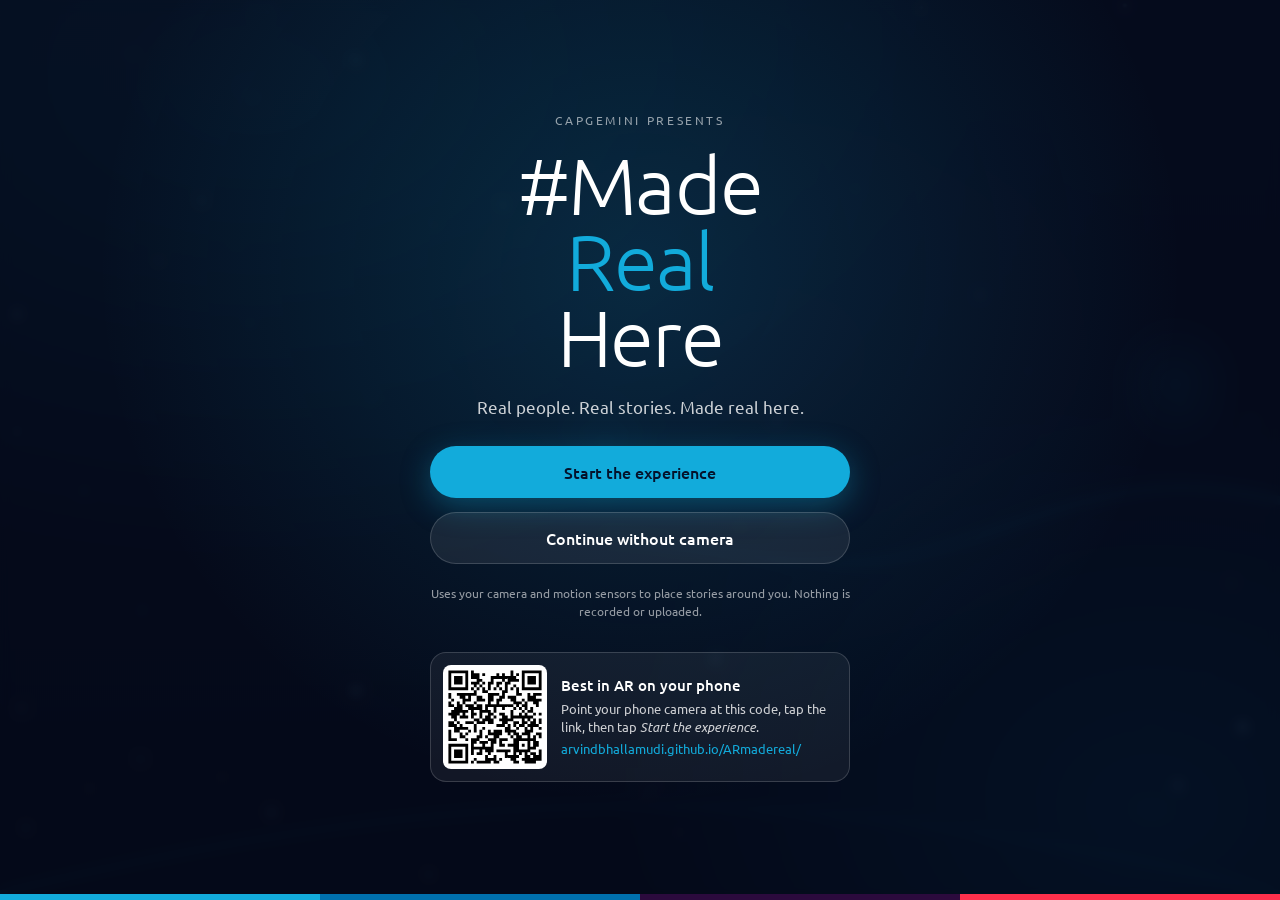
==== index.html @ 9c8c9b73 "Illustrated portraits, path of light, collection and story maker - Ten stories across six pillar cha" ====
<!doctype html>
<html lang="en">
<head>
  <meta charset="utf-8" />
  <meta name="viewport" content="width=device-width, initial-scale=1, viewport-fit=cover" />
  <meta name="theme-color" content="#0b1530" />
  <title>#MadeRealHere | Capgemini</title>
  <meta name="description" content="Step into the stories of the people who make it real at Capgemini. An augmented reality experience." />
  <meta property="og:title" content="#MadeRealHere | Capgemini" />
  <meta property="og:description" content="Follow the path of light and collect the stories of the people who make it real." />
  <link rel="preconnect" href="https://fonts.googleapis.com" />
  <link rel="preconnect" href="https://fonts.gstatic.com" crossorigin />
  <link href="https://fonts.googleapis.com/css2?family=Ubuntu:wght@300;400;500;700&display=swap" rel="stylesheet" />
  <link rel="stylesheet" href="css/style.css" />
  <script type="importmap">
    { "imports": { "three": "./vendor/three.module.min.js" } }
  </script>
</head>
<body>
  <!-- Camera feed (AR) sits behind a translucent veil and the 3D canvas -->
  <video id="camera" playsinline muted autoplay></video>
  <div id="veil" aria-hidden="true"></div>
  <div id="virtual-bg" aria-hidden="true"></div>
  <canvas id="scene" aria-label="Augmented reality story path"></canvas>

  <!-- ============ INTRO ============ -->
  <section id="intro" class="screen is-active">
    <div class="intro-inner">
      <img class="brand-logo" data-logo alt="Capgemini" hidden />
      <p class="eyebrow brand-fallback">Capgemini presents</p>
      <h1 class="hashtag"><span>#Made</span><span>Real</span><span>Here</span></h1>
      <p class="lede" id="tagline"></p>
      <button id="start-ar" class="btn btn-primary">Start the experience</button>
      <button id="start-virtual" class="btn btn-ghost">Continue without camera</button>
      <p class="fineprint">Uses your camera and motion sensors to place stories around you. Nothing is recorded or uploaded.</p>
      <div id="handoff" class="handoff" hidden>
        <div class="qr" aria-label="QR code to open this experience on your phone"></div>
        <div class="handoff-text">
          <strong>Best in AR on your phone</strong>
          <span>Point your phone camera at this code, tap the link, then tap <em>Start the experience</em>.</span>
          <span class="url"></span>
        </div>
      </div>
    </div>
    <div class="brand-bar" aria-hidden="true"><span></span><span></span><span></span><span></span></div>
  </section>

  <!-- ============ HUD ============ -->
  <div id="hud" hidden>
    <header class="hud-top">
      <div class="hud-brand">
        <img class="hud-logo" data-logo alt="Capgemini" hidden />
        <span>#MadeRealHere</span>
      </div>
      <button id="btn-collection" class="collect-btn" aria-label="My collection">
        <svg viewBox="0 0 24 24" width="18" height="18" aria-hidden="true"><rect x="3" y="4" width="8" height="10" rx="2" fill="none" stroke="currentColor" stroke-width="2"/><rect x="13" y="4" width="8" height="10" rx="2" fill="none" stroke="currentColor" stroke-width="2"/><path d="M4 19h16" stroke="currentColor" stroke-width="2" stroke-linecap="round"/></svg>
        <span id="progress-text">0 / 10</span>
        <span class="progress-bar"><span id="progress-fill"></span></span>
      </button>
    </header>

    <div id="narration" aria-live="polite"></div>

    <div id="chapter-banner" aria-live="polite">
      <div class="chapter-num"></div>
      <div class="chapter-title"></div>
      <div class="chapter-intro"></div>
    </div>

    <button id="guide" class="guide" type="button">
      <span class="guide-arrow" aria-hidden="true"></span>
      <span id="guide-label"></span>
    </button>
    <div id="hint" class="hint"></div>

    <footer class="hud-bottom">
      <button id="btn-veil" class="pill-btn" hidden>Background: Soft</button>
      <button id="btn-recenter" class="pill-btn">Show next story</button>
      <button class="pill-btn pill-accent" data-open-create>+ Your story</button>
    </footer>
  </div>

  <!-- ============ STORY SHEET ============ -->
  <section id="story" class="sheet" role="dialog" aria-modal="true" aria-labelledby="story-name" hidden>
    <div class="sheet-scrim" data-close></div>
    <article class="sheet-card">
      <button class="sheet-close icon-btn" data-close aria-label="Close story">
        <svg viewBox="0 0 24 24" width="22" height="22"><path d="M6 6l12 12M18 6L6 18" stroke="currentColor" stroke-width="2" stroke-linecap="round"/></svg>
      </button>
      <div class="story-top">
        <div id="story-avatar" class="story-avatar" aria-hidden="true"></div>
        <div class="story-who">
          <div class="story-chapter" id="story-chapter"></div>
          <h2 id="story-name"></h2>
          <p class="story-role" id="story-role"></p>
        </div>
      </div>
      <blockquote id="story-quote"></blockquote>
      <div id="story-body" class="story-body"></div>
      <p id="story-collected" class="collected-note"></p>
      <div class="row-btns">
        <button id="story-share" class="btn btn-ghost btn-sm">Share</button>
        <button id="story-save" class="btn btn-ghost btn-sm">Save card</button>
      </div>
      <button id="story-delete" class="btn btn-link" hidden>Remove my story</button>
      <button class="btn btn-primary btn-block" data-close id="story-continue">Continue the journey</button>
    </article>
  </section>

  <!-- ============ COLLECTION SHEET ============ -->
  <section id="collection" class="sheet" role="dialog" aria-modal="true" aria-labelledby="collection-title" hidden>
    <div class="sheet-scrim" data-close></div>
    <article class="sheet-card">
      <button class="sheet-close icon-btn" data-close aria-label="Close collection">
        <svg viewBox="0 0 24 24" width="22" height="22"><path d="M6 6l12 12M18 6L6 18" stroke="currentColor" stroke-width="2" stroke-linecap="round"/></svg>
      </button>
      <h2 id="collection-title">My collection</h2>
      <p id="collection-count" class="sub"></p>
      <div id="collection-grid" class="tile-grid"></div>
      <h3 class="section-label">Your stories</h3>
      <p id="mine-empty" class="sub">What did you make real here? Create your own card and place it on the path.</p>
      <div id="mine-grid" class="tile-grid"></div>
      <button class="btn btn-primary btn-block" data-open-create>+ Add your story</button>
    </article>
  </section>

  <!-- ============ CREATE SHEET ============ -->
  <section id="create" class="sheet" role="dialog" aria-modal="true" aria-labelledby="create-title" hidden>
    <div class="sheet-scrim" data-close></div>
    <article class="sheet-card sheet-wide">
      <button class="sheet-close icon-btn" data-close aria-label="Close">
        <svg viewBox="0 0 24 24" width="22" height="22"><path d="M6 6l12 12M18 6L6 18" stroke="currentColor" stroke-width="2" stroke-linecap="round"/></svg>
      </button>
      <h2 id="create-title">Add your story</h2>
      <p class="sub">Make your own #MadeRealHere card. It stays on this device. Share it to bring it to the campaign.</p>
      <div class="create-layout">
        <canvas id="create-preview" class="create-preview" width="640" height="800" aria-label="Preview of your card"></canvas>
        <form id="create-form" class="create-form" novalidate>
          <label class="field"><span>Name</span><input id="c-name" maxlength="40" autocomplete="name" /></label>
          <label class="field"><span>Role</span><input id="c-role" maxlength="60" autocomplete="organization-title" /></label>
          <label class="field"><span>Pillar</span><select id="c-pillar"></select></label>
          <label class="field"><span>Your quote</span>
            <textarea id="c-quote" rows="3" maxlength="140" placeholder="The moment I made it real was…"></textarea>
            <small><span id="c-quote-count">0 / 140</span> · Wrap a word in *stars* to highlight it in blue</small>
          </label>
          <fieldset class="field"><legend>Skin tone</legend><div id="c-skin" class="swatches"></div></fieldset>
          <div class="field-row">
            <label class="field"><span>Hair</span><select id="c-hair"></select></label>
            <label class="field"><span>Beard</span><select id="c-beard"></select></label>
          </div>
          <fieldset class="field"><legend>Hair colour</legend><div id="c-haircolor" class="swatches"></div></fieldset>
          <label class="field"><span>Outfit</span><select id="c-outfit"></select></label>
          <fieldset class="field"><legend>Outfit colour</legend><div id="c-outfitcolor" class="swatches"></div></fieldset>
          <div class="checks">
            <label><input type="checkbox" id="c-glasses" /> Glasses</label>
            <label><input type="checkbox" id="c-bindi" /> Bindi</label>
            <label><input type="checkbox" id="c-smile" /> Big smile</label>
          </div>
        </form>
      </div>
      <div class="create-actions">
        <button id="create-place" class="btn btn-primary">Place it on my path</button>
        <div class="row-btns">
          <button id="create-share" class="btn btn-ghost btn-sm">Share</button>
          <button id="create-save" class="btn btn-ghost btn-sm">Save image</button>
        </div>
        <a id="create-submit" class="btn btn-link" target="_blank" rel="noopener" hidden></a>
      </div>
    </article>
  </section>

  <!-- ============ FINALE ============ -->
  <section id="finale" class="screen">
    <div class="intro-inner">
      <img class="brand-logo" data-logo alt="Capgemini" hidden />
      <h1 class="hashtag small"><span>#Made</span><span>Real</span><span>Here</span></h1>
      <h2 id="finale-title"></h2>
      <p class="lede" id="finale-body"></p>
      <a id="finale-primary" class="btn btn-primary" target="_blank" rel="noopener"></a>
      <button class="btn btn-ghost" data-open-create>Add your own story</button>
      <a id="finale-secondary" class="btn btn-ghost" target="_blank" rel="noopener"></a>
      <div class="row-btns">
        <button id="finale-collection" class="btn btn-link">View my collection</button>
        <button id="finale-replay" class="btn btn-link">Look around again</button>
      </div>
    </div>
    <div class="brand-bar" aria-hidden="true"><span></span><span></span><span></span><span></span></div>
  </section>

  <div id="toast" role="status"></div>

  <script src="vendor/qrcode.js"></script>
  <script type="module" src="js/app.js"></script>
</body>
</html>
---- css/style.css ----
/* #MadeRealHere — single dark look, Capgemini palette, Ubuntu type (as on the posters).
   Layout: full-screen 3D path with a thin HUD; bottom sheets for stories, collection, maker. */
:root {
  --cap-blue: #0070ad;      /* Capgemini Blue */
  --cap-vibrant: #12abdb;   /* Vibrant Blue */
  --cap-deep: #0b1530;
  --cap-navy: #14254f;
  --cap-purple: #2b0a3d;    /* Deep Purple */
  --cap-red: #ff304c;       /* Tech Red */
  --cap-green: #95e616;     /* Zest Green */
  --ink: #ffffff;
  --ink-soft: rgba(255, 255, 255, 0.8);
  --ink-mute: rgba(255, 255, 255, 0.58);
  --glass: rgba(11, 21, 48, 0.74);
  --glass-line: rgba(255, 255, 255, 0.16);
  --radius: 20px;
  --veil: 0.45;
  --veil-blur: 1.5px;
  --font: "Ubuntu", system-ui, -apple-system, "Segoe UI", sans-serif;
  color-scheme: dark;
}

* { box-sizing: border-box; -webkit-tap-highlight-color: transparent; }
html, body {
  margin: 0; height: 100%; overflow: hidden;
  background: var(--cap-deep); color: var(--ink);
  font-family: var(--font);
  overscroll-behavior: none;
}
button, input, select, textarea { font: inherit; color: inherit; }
[hidden] { display: none !important; }
.hl { color: var(--cap-vibrant); }
:focus-visible { outline: 3px solid var(--cap-vibrant); outline-offset: 2px; }

/* ---------- layers ---------- */
#camera, #veil, #virtual-bg, #scene { position: fixed; inset: 0; width: 100%; height: 100%; }
#camera { object-fit: cover; opacity: 0; transition: opacity .8s, filter .4s; filter: blur(var(--veil-blur)) saturate(.85); transform: scale(1.03); }
#camera.is-live { opacity: 1; }
#veil {
  pointer-events: none; opacity: 0; transition: opacity .6s, background .4s;
  background:
    radial-gradient(ellipse at 50% 45%, rgba(11,21,48, calc(var(--veil) * .75)), rgba(11,21,48, var(--veil)) 70%),
    linear-gradient(180deg, rgba(0,112,173,.18), rgba(43,10,61,.18));
}
body.ar-live #veil { opacity: 1; }
#virtual-bg {
  background:
    radial-gradient(1200px 800px at 20% 10%, rgba(18,171,219,.32), transparent 60%),
    radial-gradient(900px 700px at 90% 90%, rgba(0,112,173,.45), transparent 60%),
    radial-gradient(700px 500px at 60% 40%, rgba(43,10,61,.45), transparent 60%),
    linear-gradient(180deg, #0b1530, #050a1a);
  transition: opacity .8s;
}
body.ar-live #virtual-bg { opacity: 0; }
#scene { touch-action: none; }

/* ---------- brand ---------- */
.brand-logo { height: 30px; width: auto; align-self: center; margin-bottom: 4px; }
body.has-logo .brand-fallback { display: none; }
.brand-bar { position: absolute; left: 0; right: 0; bottom: 0; height: 6px; display: flex; }
.brand-bar span { flex: 1; }
.brand-bar span:nth-child(1) { background: var(--cap-vibrant); }
.brand-bar span:nth-child(2) { background: var(--cap-blue); }
.brand-bar span:nth-child(3) { background: var(--cap-purple); }
.brand-bar span:nth-child(4) { background: var(--cap-red); }

/* ---------- full screens ---------- */
.screen {
  position: fixed; inset: 0; z-index: 30; overflow-y: auto;
  display: grid; place-items: center;
  padding: max(24px, env(safe-area-inset-top)) max(16px, env(safe-area-inset-right)) max(30px, env(safe-area-inset-bottom)) max(16px, env(safe-area-inset-left));
  background: radial-gradient(ellipse at 50% 30%, rgba(18,171,219,.18), transparent 60%), rgba(5,10,26,.84);
  backdrop-filter: blur(6px); -webkit-backdrop-filter: blur(6px);
  opacity: 0; pointer-events: none; transition: opacity .6s;
}
.screen.is-active { opacity: 1; pointer-events: auto; }
.intro-inner { width: 100%; max-width: 420px; text-align: center; display: flex; flex-direction: column; gap: 14px; align-items: stretch; }
.eyebrow { margin: 0; letter-spacing: .22em; text-transform: uppercase; font-size: 12px; color: var(--ink-mute); }
.hashtag {
  margin: 4px 0 6px; font-weight: 300; line-height: .95;
  font-size: clamp(52px, 16vw, 80px); letter-spacing: -.02em;
  display: flex; flex-direction: column;
}
.hashtag span { display: block; opacity: 0; transform: translateY(18px); animation: rise .8s cubic-bezier(.2,.8,.2,1) forwards; }
.hashtag span:nth-child(2) { animation-delay: .15s; color: var(--cap-vibrant); }
.hashtag span:nth-child(3) { animation-delay: .3s; }
.hashtag.small { font-size: clamp(36px, 11vw, 52px); }
@keyframes rise { to { opacity: 1; transform: none; } }
.lede { margin: 0 0 12px; color: var(--ink-soft); font-size: 17px; line-height: 1.5; }
.fineprint { margin: 6px 0 0; color: var(--ink-mute); font-size: 12px; line-height: 1.5; }
#finale h2 { margin: 0; font-size: 28px; line-height: 1.25; font-weight: 300; text-wrap: balance; }

/* ---------- buttons ---------- */
.btn {
  display: inline-flex; align-items: center; justify-content: center;
  min-height: 52px; padding: 0 22px; border-radius: 999px; border: 0;
  font-weight: 500; font-size: 16px; text-decoration: none; cursor: pointer;
  transition: transform .15s, background .2s;
}
.btn:active { transform: scale(.97); }
.btn-primary { background: var(--cap-vibrant); color: #04122b; box-shadow: 0 8px 30px rgba(18,171,219,.35); }
.btn-primary:hover { background: #3cc3ec; }
.btn-ghost { background: rgba(255,255,255,.08); border: 1px solid var(--glass-line); color: var(--ink); }
.btn-ghost:hover { background: rgba(255,255,255,.14); }
.btn-link { background: none; color: var(--ink-soft); text-decoration: underline; min-height: 44px; padding: 0 10px; }
.btn-sm { min-height: 44px; font-size: 15px; padding: 0 18px; flex: 1; }
.btn-block { width: 100%; margin-top: 10px; }
.row-btns { display: flex; gap: 10px; justify-content: center; flex-wrap: wrap; }
.icon-btn {
  width: 44px; height: 44px; border-radius: 50%; border: 1px solid var(--glass-line);
  background: var(--glass); display: grid; place-items: center; cursor: pointer;
  backdrop-filter: blur(10px); -webkit-backdrop-filter: blur(10px);
}
.pill-btn {
  height: 42px; padding: 0 16px; border-radius: 999px; border: 1px solid var(--glass-line);
  background: var(--glass); color: var(--ink); font-size: 14px; cursor: pointer; white-space: nowrap;
  backdrop-filter: blur(10px); -webkit-backdrop-filter: blur(10px);
}
.pill-accent { border-color: rgba(18,171,219,.6); color: var(--cap-vibrant); }

/* ---------- HUD ---------- */
#hud { position: fixed; inset: 0; z-index: 10; pointer-events: none; }
#hud > * { pointer-events: auto; }
.hud-top {
  position: absolute; top: 0; left: 0; right: 0;
  padding: max(12px, env(safe-area-inset-top)) max(16px, env(safe-area-inset-right)) 12px max(16px, env(safe-area-inset-left));
  display: flex; align-items: center; justify-content: space-between; gap: 12px;
  background: linear-gradient(180deg, rgba(5,10,26,.55), transparent);
}
.hud-brand { display: flex; align-items: center; gap: 10px; font-weight: 500; font-size: 16px; min-width: 0; }
.hud-logo { height: 20px; width: auto; }
body.has-logo .hud-brand span { font-weight: 300; }
.collect-btn {
  display: inline-flex; align-items: center; gap: 8px; height: 40px; padding: 0 14px;
  border-radius: 999px; border: 1px solid var(--glass-line); background: var(--glass);
  font-size: 14px; cursor: pointer; font-variant-numeric: tabular-nums;
  backdrop-filter: blur(10px); -webkit-backdrop-filter: blur(10px);
}
.progress-bar { width: 56px; height: 4px; border-radius: 4px; background: rgba(255,255,255,.2); overflow: hidden; display: block; }
#progress-fill { display: block; height: 100%; width: 0; background: var(--cap-vibrant); transition: width .6s; }

#narration {
  position: absolute; left: 16px; right: 16px; bottom: calc(110px + env(safe-area-inset-bottom));
  text-align: center; font-size: 26px; line-height: 1.3; font-weight: 300; text-wrap: balance;
  text-shadow: 0 2px 16px rgba(0,0,0,.7);
  opacity: 0; transform: translateY(10px); transition: opacity .7s, transform .7s;
  pointer-events: none !important;
}
#narration.show { opacity: 1; transform: none; }

#chapter-banner {
  position: absolute; left: 50%; top: 16%; transform: translate(-50%, 10px);
  width: min(360px, calc(100% - 32px)); text-align: center; pointer-events: none !important;
  padding: 18px 20px; border-radius: var(--radius);
  background: var(--glass); border: 1px solid var(--glass-line);
  backdrop-filter: blur(12px); -webkit-backdrop-filter: blur(12px);
  opacity: 0; transition: opacity .7s, transform .7s;
}
#chapter-banner.show { opacity: 1; transform: translate(-50%, 0); }
.chapter-num { font-size: 12px; letter-spacing: .2em; text-transform: uppercase; color: var(--ink-mute); }
.chapter-title { font-size: 34px; font-weight: 500; margin: 4px 0 6px; text-transform: uppercase; letter-spacing: .02em; }
.chapter-intro { font-size: 16px; font-weight: 300; color: var(--ink-soft); line-height: 1.45; }

/* off-screen guide: a pill pinned to the left or right edge */
.guide {
  position: absolute; top: 50%; display: inline-flex; align-items: center; gap: 8px;
  height: 48px; padding: 0 16px; border-radius: 999px; border: 0; cursor: pointer;
  background: var(--cap-vibrant); color: #04122b; font-size: 14px; font-weight: 500;
  box-shadow: 0 0 0 0 rgba(18,171,219,.6); animation: pulse 1.6s infinite;
  opacity: 0; pointer-events: none !important; transform: translateY(-50%); transition: opacity .3s;
}
.guide.show { opacity: 1; pointer-events: auto !important; }
.guide.left { left: max(12px, env(safe-area-inset-left)); }
.guide.right { right: max(12px, env(safe-area-inset-right)); flex-direction: row-reverse; }
.guide-arrow { width: 12px; height: 12px; border-left: 3px solid currentColor; border-bottom: 3px solid currentColor; transform: rotate(45deg); margin-left: 4px; }
.guide.right .guide-arrow { transform: rotate(-135deg); margin: 0 4px 0 0; }
@keyframes pulse { 0% { box-shadow: 0 0 0 0 rgba(18,171,219,.6);} 70% { box-shadow: 0 0 0 18px rgba(18,171,219,0);} 100% { box-shadow: 0 0 0 0 rgba(18,171,219,0);} }

.hint {
  position: absolute; left: 50%; bottom: calc(72px + env(safe-area-inset-bottom)); transform: translateX(-50%);
  font-size: 13px; color: var(--ink-soft); white-space: nowrap; max-width: calc(100% - 32px); overflow: hidden; text-overflow: ellipsis;
  padding: 6px 12px; border-radius: 999px; background: rgba(5,10,26,.6);
  opacity: 0; transition: opacity .4s; pointer-events: none !important;
}
.hint.show { opacity: 1; }
.hud-bottom {
  position: absolute; left: 0; right: 0; bottom: 0;
  padding: 12px max(16px, env(safe-area-inset-right)) max(14px, env(safe-area-inset-bottom)) max(16px, env(safe-area-inset-left));
  display: flex; justify-content: center; gap: 8px; flex-wrap: wrap;
}

/* ---------- sheets ---------- */
.sheet { position: fixed; inset: 0; z-index: 40; display: flex; align-items: flex-end; justify-content: center; }
.sheet-scrim { position: absolute; inset: 0; background: rgba(3,7,20,.6); animation: fade .3s; }
.sheet-card {
  position: relative; width: 100%; max-width: 560px; max-height: 90vh; overflow-y: auto;
  padding: 24px max(20px, env(safe-area-inset-right)) max(24px, env(safe-area-inset-bottom)) max(20px, env(safe-area-inset-left));
  border-radius: 24px 24px 0 0;
  background: linear-gradient(180deg, #13244d, #0b1530);
  border: 1px solid var(--glass-line); border-bottom: 0;
  box-shadow: 0 -20px 60px rgba(0,0,0,.5);
  animation: slideUp .45s cubic-bezier(.2,.8,.2,1);
}
.sheet-wide { max-width: 860px; }
@media (min-width: 700px) {
  .sheet { align-items: center; }
  .sheet-card { border-radius: 24px; border-bottom: 1px solid var(--glass-line); }
}
@keyframes slideUp { from { transform: translateY(40px); opacity: 0; } }
@keyframes fade { from { opacity: 0; } }
.sheet-close { position: absolute; top: 14px; right: 14px; z-index: 2; }
.sheet-card h2 { margin: 0; font-size: 24px; font-weight: 500; padding-right: 52px; }
.sub { margin: 6px 0 0; color: var(--ink-mute); font-size: 14px; line-height: 1.5; }
.section-label { margin: 24px 0 4px; font-size: 12px; letter-spacing: .18em; text-transform: uppercase; color: var(--cap-vibrant); font-weight: 500; }

/* story */
.story-top { display: flex; gap: 16px; align-items: flex-end; padding-right: 48px; }
.story-avatar { flex: none; width: 112px; height: 140px; border-radius: 16px; overflow: hidden; }
.story-avatar svg { width: 100%; height: 100%; display: block; }
.story-who { min-width: 0; }
.story-who h2 { padding-right: 0; }
.story-chapter { font-size: 12px; letter-spacing: .18em; text-transform: uppercase; color: var(--cap-vibrant); margin-bottom: 6px; }
.story-role { margin: 4px 0 0; color: var(--ink-soft); font-size: 15px; font-weight: 300; }
blockquote { margin: 20px 0 8px; padding: 0; font-size: 26px; line-height: 1.28; font-weight: 300; text-wrap: balance; }
.story-body p { color: var(--ink-soft); font-size: 16px; line-height: 1.6; margin: 12px 0; }
.collected-note { margin: 14px 0 12px; font-size: 13px; color: var(--cap-vibrant); }
.collected-note::before { content: "✓ "; }

/* collection */
.tile-grid { margin-top: 14px; display: grid; grid-template-columns: repeat(2, minmax(0, 1fr)); gap: 12px; }
@media (min-width: 480px) { .tile-grid { grid-template-columns: repeat(5, minmax(0, 1fr)); gap: 10px; } }
.tile { display: flex; flex-direction: column; gap: 6px; padding: 0; border: 0; background: none; cursor: pointer; text-align: left; min-width: 0; }
.tile-art { display: block; aspect-ratio: 4 / 5; width: 100%; border-radius: 12px; overflow: hidden; border: 2px solid transparent; }
.tile-art svg { width: 100%; height: 100%; display: block; }
.tile.is-collected .tile-art { border-color: var(--cap-vibrant); }
.tile.is-locked .tile-art { background: rgba(255,255,255,.06) !important; }
.tile.is-locked .tile-art svg { filter: brightness(0); opacity: .55; }
.tile-text { display: flex; flex-direction: column; min-width: 0; }
.tile-name { font-size: 13px; font-weight: 500; white-space: nowrap; overflow: hidden; text-overflow: ellipsis; }
.tile.is-locked .tile-name { color: var(--ink-mute); font-weight: 400; }
.tile-pillar { font-size: 11px; letter-spacing: .12em; text-transform: uppercase; color: var(--ink-mute); }

/* create */
.create-layout { margin-top: 16px; display: grid; grid-template-columns: minmax(0, 1fr); gap: 18px; }
@media (min-width: 700px) { .create-layout { grid-template-columns: 300px minmax(0, 1fr); align-items: start; } .create-preview { position: sticky; top: 0; } }
.create-preview { width: 100%; max-width: 300px; justify-self: center; aspect-ratio: 4 / 5; height: auto; border-radius: 14px; }
.create-form { display: flex; flex-direction: column; gap: 14px; min-width: 0; }
.field { display: flex; flex-direction: column; gap: 6px; border: 0; margin: 0; padding: 0; min-width: 0; }
.field > span, .field legend { font-size: 13px; color: var(--ink-soft); padding: 0; }
.field small { font-size: 12px; color: var(--ink-mute); }
.field-row { display: grid; grid-template-columns: 1fr 1fr; gap: 12px; }
.field input, .field select, .field textarea {
  width: 100%; min-height: 44px; padding: 10px 12px; border-radius: 12px;
  border: 1px solid var(--glass-line); background: rgba(255,255,255,.06); font-size: 16px;
}
.field select option { background: var(--cap-deep); }
.field textarea { resize: vertical; line-height: 1.4; }
.swatches { display: flex; flex-wrap: wrap; gap: 8px; }
.swatch { width: 34px; height: 34px; border-radius: 50%; border: 2px solid rgba(255,255,255,.25); cursor: pointer; padding: 0; }
.swatch[aria-pressed="true"] { border-color: #fff; box-shadow: 0 0 0 3px var(--cap-vibrant); }
.checks { display: flex; flex-wrap: wrap; gap: 16px; font-size: 15px; }
.checks label { display: inline-flex; gap: 8px; align-items: center; min-height: 44px; cursor: pointer; }
.checks input { width: 20px; height: 20px; accent-color: var(--cap-vibrant); }
.create-actions { margin-top: 18px; display: flex; flex-direction: column; gap: 10px; }

/* desktop handoff */
.handoff {
  margin-top: 18px; display: flex; gap: 14px; align-items: center; text-align: left;
  padding: 12px; border-radius: 16px; background: rgba(255,255,255,.06); border: 1px solid var(--glass-line);
}
.handoff .qr { flex: none; width: 104px; background: #fff; border-radius: 8px; padding: 4px; }
.handoff .qr svg { display: block; width: 100%; height: auto; }
.handoff-text { display: flex; flex-direction: column; gap: 4px; font-size: 13px; color: var(--ink-soft); line-height: 1.4; min-width: 0; }
.handoff-text strong { color: var(--ink); font-size: 15px; font-weight: 500; }
.handoff-text .url { color: var(--cap-vibrant); word-break: break-all; }

#toast {
  position: fixed; left: 50%; top: calc(72px + env(safe-area-inset-top)); transform: translate(-50%, -10px);
  z-index: 60; padding: 10px 16px; border-radius: 999px; background: var(--glass); border: 1px solid var(--glass-line);
  font-size: 14px; opacity: 0; transition: opacity .3s, transform .3s; pointer-events: none; max-width: calc(100% - 32px); text-align: center;
}
#toast.show { opacity: 1; transform: translate(-50%, 0); }

@media (prefers-reduced-motion: reduce) {
  *, *::before, *::after { animation-duration: .01ms !important; transition-duration: .01ms !important; }
}
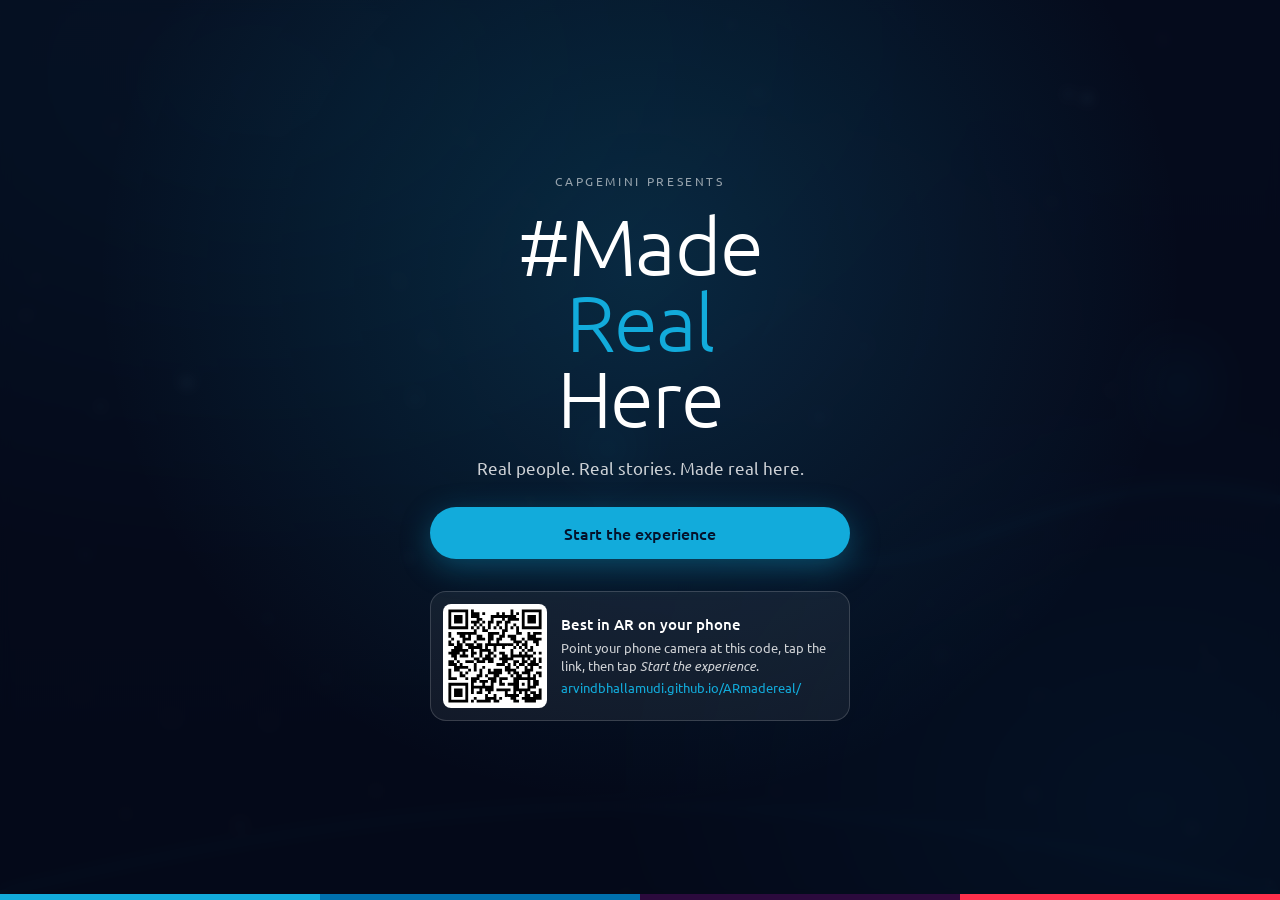
==== commit ed48b2d8: "Fix stale-cache breakage, laptop start, camera layer colour - Version CSS/JS URLs so browsers never " ====
--- a/index.html
+++ b/index.html
@@ -4,6 +4,7 @@
   <meta charset="utf-8" />
   <meta name="viewport" content="width=device-width, initial-scale=1, viewport-fit=cover" />
   <meta name="theme-color" content="#0b1530" />
+  <!-- When you change any CSS/JS file, bump ?v= here and on the imports at the top of js/app.js -->
   <title>#MadeRealHere | Capgemini</title>
   <meta name="description" content="Step into the stories of the people who make it real at Capgemini. An augmented reality experience." />
   <meta property="og:title" content="#MadeRealHere | Capgemini" />
@@ -11,7 +12,7 @@
   <link rel="preconnect" href="https://fonts.googleapis.com" />
   <link rel="preconnect" href="https://fonts.gstatic.com" crossorigin />
   <link href="https://fonts.googleapis.com/css2?family=Ubuntu:wght@300;400;500;700&display=swap" rel="stylesheet" />
-  <link rel="stylesheet" href="css/style.css" />
+  <link rel="stylesheet" href="css/style.css?v=20261123d" />
   <script type="importmap">
     { "imports": { "three": "./vendor/three.module.min.js" } }
   </script>
@@ -32,7 +33,7 @@
       <p class="lede" id="tagline"></p>
       <button id="start-ar" class="btn btn-primary">Start the experience</button>
       <button id="start-virtual" class="btn btn-ghost">Continue without camera</button>
-      <p class="fineprint">Uses your camera and motion sensors to place stories around you. Nothing is recorded or uploaded.</p>
+      <p class="fineprint" id="ar-note">Uses your camera and motion sensors to place stories around you. Nothing is recorded or uploaded.</p>
       <div id="handoff" class="handoff" hidden>
         <div class="qr" aria-label="QR code to open this experience on your phone"></div>
         <div class="handoff-text">
@@ -74,8 +75,8 @@
     <div id="hint" class="hint"></div>
 
     <footer class="hud-bottom">
-      <button id="btn-veil" class="pill-btn" hidden>Background: Soft</button>
-      <button id="btn-recenter" class="pill-btn">Show next story</button>
+      <button id="btn-veil" class="pill-btn" hidden>Layer: Soft</button>
+      <button id="btn-recenter" class="pill-btn">Next story</button>
       <button class="pill-btn pill-accent" data-open-create>+ Your story</button>
     </footer>
   </div>
@@ -190,6 +191,6 @@
   <div id="toast" role="status"></div>
 
   <script src="vendor/qrcode.js"></script>
-  <script type="module" src="js/app.js"></script>
+  <script type="module" src="js/app.js?v=20261123d"></script>
 </body>
 </html>
--- a/css/style.css
+++ b/css/style.css
@@ -39,8 +39,8 @@
 #veil {
   pointer-events: none; opacity: 0; transition: opacity .6s, background .4s;
   background:
-    radial-gradient(ellipse at 50% 45%, rgba(11,21,48, calc(var(--veil) * .75)), rgba(11,21,48, var(--veil)) 70%),
-    linear-gradient(180deg, rgba(0,112,173,.18), rgba(43,10,61,.18));
+    radial-gradient(ellipse at 50% 40%, rgba(0,112,173, calc(var(--veil) * .7)), rgba(11,21,48, var(--veil)) 75%),
+    radial-gradient(900px 600px at 15% 10%, rgba(18,171,219, calc(var(--veil) * .5)), transparent 60%);
 }
 body.ar-live #veil { opacity: 1; }
 #virtual-bg {
@@ -133,7 +133,7 @@
 .collect-btn {
   display: inline-flex; align-items: center; gap: 8px; height: 40px; padding: 0 14px;
   border-radius: 999px; border: 1px solid var(--glass-line); background: var(--glass);
-  font-size: 14px; cursor: pointer; font-variant-numeric: tabular-nums;
+  font-size: 14px; cursor: pointer; font-variant-numeric: tabular-nums; color: var(--ink);
   backdrop-filter: blur(10px); -webkit-backdrop-filter: blur(10px);
 }
 .progress-bar { width: 56px; height: 4px; border-radius: 4px; background: rgba(255,255,255,.2); overflow: hidden; display: block; }
@@ -188,6 +188,7 @@
   padding: 12px max(16px, env(safe-area-inset-right)) max(14px, env(safe-area-inset-bottom)) max(16px, env(safe-area-inset-left));
   display: flex; justify-content: center; gap: 8px; flex-wrap: wrap;
 }
+@media (max-width: 420px) { .hud-bottom { gap: 6px; } .hud-bottom .pill-btn { padding: 0 13px; font-size: 13.5px; } }
 
 /* ---------- sheets ---------- */
 .sheet { position: fixed; inset: 0; z-index: 40; display: flex; align-items: flex-end; justify-content: center; }
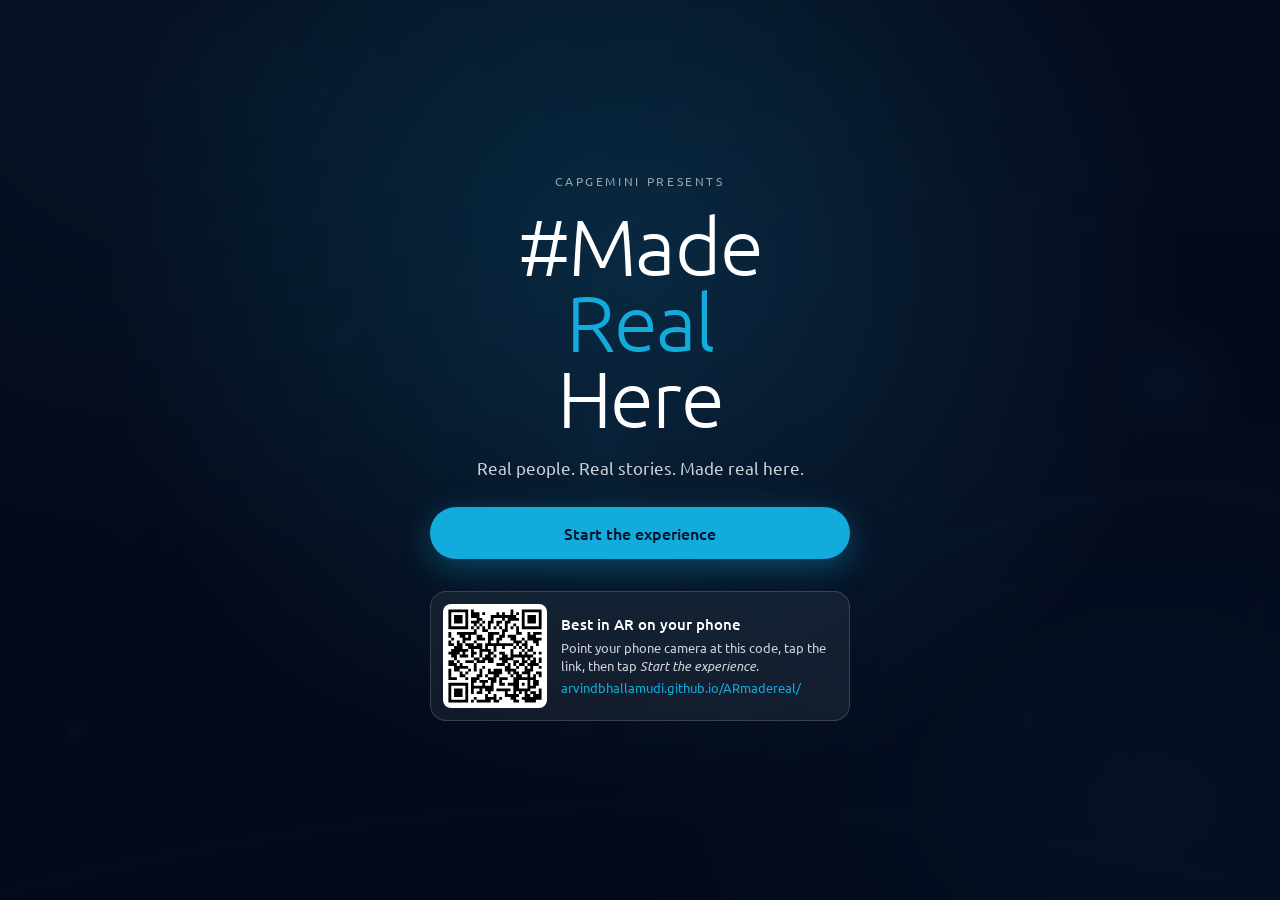
==== commit e4cd783c: "Unlock next chapter after one story; remove colour bar - A chapter is visited once any of its storie" ====
--- a/index.html
+++ b/index.html
@@ -12,7 +12,7 @@
   <link rel="preconnect" href="https://fonts.googleapis.com" />
   <link rel="preconnect" href="https://fonts.gstatic.com" crossorigin />
   <link href="https://fonts.googleapis.com/css2?family=Ubuntu:wght@300;400;500;700&display=swap" rel="stylesheet" />
-  <link rel="stylesheet" href="css/style.css?v=20261123d" />
+  <link rel="stylesheet" href="css/style.css?v=20261123e" />
   <script type="importmap">
     { "imports": { "three": "./vendor/three.module.min.js" } }
   </script>
@@ -43,7 +43,6 @@
         </div>
       </div>
     </div>
-    <div class="brand-bar" aria-hidden="true"><span></span><span></span><span></span><span></span></div>
   </section>
 
   <!-- ============ HUD ============ -->
@@ -185,12 +184,11 @@
         <button id="finale-replay" class="btn btn-link">Look around again</button>
       </div>
     </div>
-    <div class="brand-bar" aria-hidden="true"><span></span><span></span><span></span><span></span></div>
   </section>
 
   <div id="toast" role="status"></div>
 
   <script src="vendor/qrcode.js"></script>
-  <script type="module" src="js/app.js?v=20261123d"></script>
+  <script type="module" src="js/app.js?v=20261123e"></script>
 </body>
 </html>
--- a/css/style.css
+++ b/css/style.css
@@ -57,12 +57,6 @@
 /* ---------- brand ---------- */
 .brand-logo { height: 30px; width: auto; align-self: center; margin-bottom: 4px; }
 body.has-logo .brand-fallback { display: none; }
-.brand-bar { position: absolute; left: 0; right: 0; bottom: 0; height: 6px; display: flex; }
-.brand-bar span { flex: 1; }
-.brand-bar span:nth-child(1) { background: var(--cap-vibrant); }
-.brand-bar span:nth-child(2) { background: var(--cap-blue); }
-.brand-bar span:nth-child(3) { background: var(--cap-purple); }
-.brand-bar span:nth-child(4) { background: var(--cap-red); }
 
 /* ---------- full screens ---------- */
 .screen {
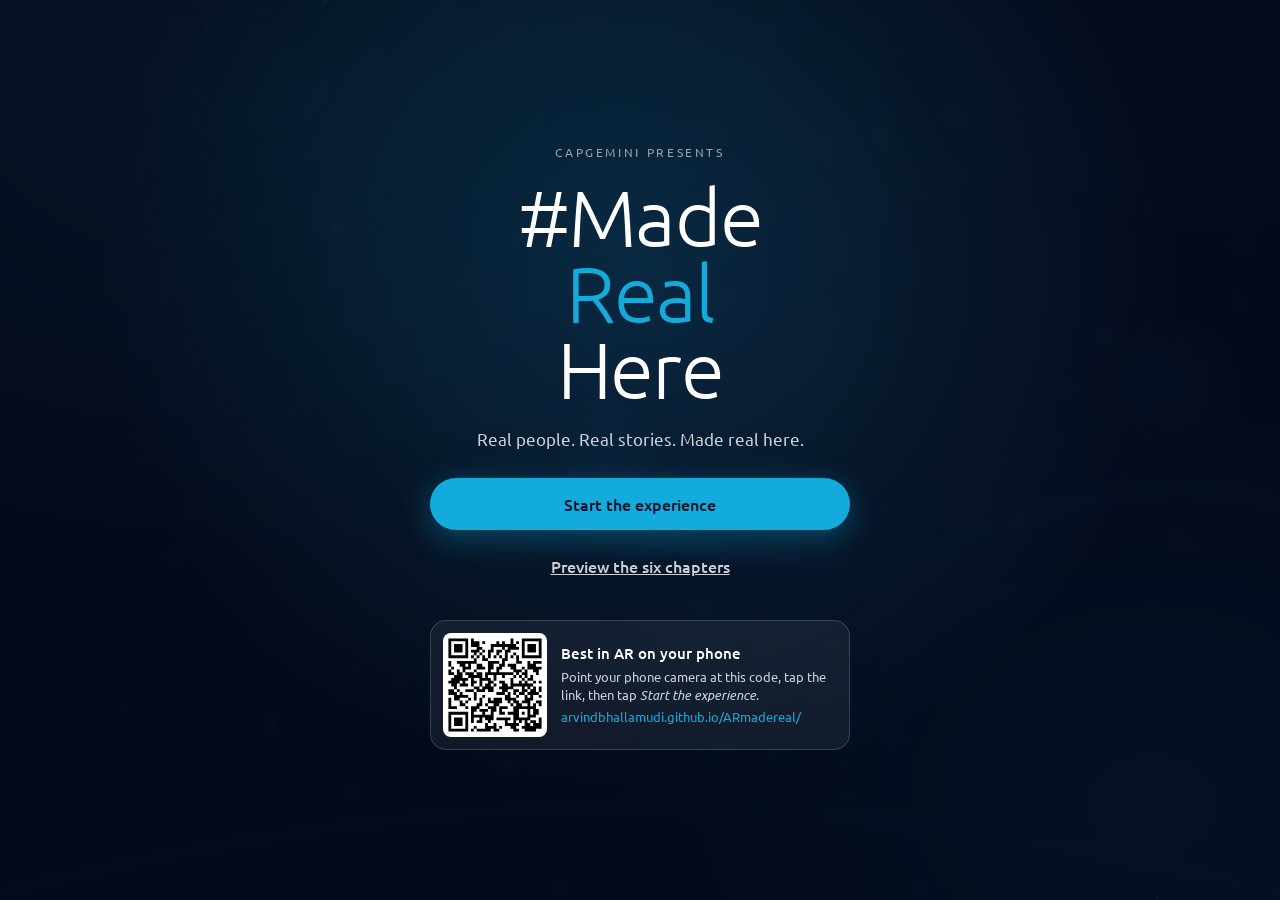
==== commit 01053376: "More portrait styles and a chapters view - Portraits: 17 hairstyles, 6 beard styles, turban/hijab/ca" ====
--- a/index.html
+++ b/index.html
@@ -12,7 +12,7 @@
   <link rel="preconnect" href="https://fonts.googleapis.com" />
   <link rel="preconnect" href="https://fonts.gstatic.com" crossorigin />
   <link href="https://fonts.googleapis.com/css2?family=Ubuntu:wght@300;400;500;700&display=swap" rel="stylesheet" />
-  <link rel="stylesheet" href="css/style.css?v=20261123e" />
+  <link rel="stylesheet" href="css/style.css?v=20261123f" />
   <script type="importmap">
     { "imports": { "three": "./vendor/three.module.min.js" } }
   </script>
@@ -33,6 +33,7 @@
       <p class="lede" id="tagline"></p>
       <button id="start-ar" class="btn btn-primary">Start the experience</button>
       <button id="start-virtual" class="btn btn-ghost">Continue without camera</button>
+      <button id="intro-chapters" class="btn btn-link" type="button">Preview the six chapters</button>
       <p class="fineprint" id="ar-note">Uses your camera and motion sensors to place stories around you. Nothing is recorded or uploaded.</p>
       <div id="handoff" class="handoff" hidden>
         <div class="qr" aria-label="QR code to open this experience on your phone"></div>
@@ -59,6 +60,12 @@
       </button>
     </header>
 
+    <button id="btn-chapters" class="chapter-chip" type="button" hidden aria-label="Chapters">
+      <span id="chip-num">Chapter 1 of 6</span>
+      <span id="chip-title">Culture</span>
+      <span class="chip-caret" aria-hidden="true"></span>
+    </button>
+
     <div id="narration" aria-live="polite"></div>
 
     <div id="chapter-banner" aria-live="polite">
@@ -121,6 +128,19 @@
       <p id="mine-empty" class="sub">What did you make real here? Create your own card and place it on the path.</p>
       <div id="mine-grid" class="tile-grid"></div>
       <button class="btn btn-primary btn-block" data-open-create>+ Add your story</button>
+    </article>
+  </section>
+
+  <!-- ============ CHAPTERS SHEET ============ -->
+  <section id="chapters" class="sheet" role="dialog" aria-modal="true" aria-labelledby="chapters-title" hidden>
+    <div class="sheet-scrim" data-close></div>
+    <article class="sheet-card">
+      <button class="sheet-close icon-btn" data-close aria-label="Close chapters">
+        <svg viewBox="0 0 24 24" width="22" height="22"><path d="M6 6l12 12M18 6L6 18" stroke="currentColor" stroke-width="2" stroke-linecap="round"/></svg>
+      </button>
+      <h2 id="chapters-title">Chapters</h2>
+      <p id="chapters-sub" class="sub">Six pillars, one path. Open one story in a chapter to unlock the next.</p>
+      <ol id="chapters-list" class="ch-list"></ol>
     </article>
   </section>
 
@@ -151,9 +171,13 @@
           <fieldset class="field"><legend>Hair colour</legend><div id="c-haircolor" class="swatches"></div></fieldset>
           <label class="field"><span>Outfit</span><select id="c-outfit"></select></label>
           <fieldset class="field"><legend>Outfit colour</legend><div id="c-outfitcolor" class="swatches"></div></fieldset>
-          <div class="checks">
-            <label><input type="checkbox" id="c-glasses" /> Glasses</label>
-            <label><input type="checkbox" id="c-bindi" /> Bindi</label>
+          <div class="field-row">
+            <label class="field"><span>Glasses</span><select id="c-glasses"></select></label>
+            <label class="field"><span>Earrings</span><select id="c-earrings"></select></label>
+          </div>
+          <label class="field"><span>Headwear</span><select id="c-headwear"></select></label>
+          <fieldset class="field" id="c-headwear-colors" hidden><legend>Headwear colour</legend><div id="c-headwearcolor" class="swatches"></div></fieldset>
+          <fieldset class="field"><legend>Extras</legend><div class="checks" id="c-extras">
             <label><input type="checkbox" id="c-smile" /> Big smile</label>
           </div>
         </form>
@@ -189,6 +213,6 @@
   <div id="toast" role="status"></div>
 
   <script src="vendor/qrcode.js"></script>
-  <script type="module" src="js/app.js?v=20261123e"></script>
+  <script type="module" src="js/app.js?v=20261123f"></script>
 </body>
 </html>
--- a/css/style.css
+++ b/css/style.css
@@ -170,6 +170,42 @@
 .guide.right .guide-arrow { transform: rotate(-135deg); margin: 0 4px 0 0; }
 @keyframes pulse { 0% { box-shadow: 0 0 0 0 rgba(18,171,219,.6);} 70% { box-shadow: 0 0 0 18px rgba(18,171,219,0);} 100% { box-shadow: 0 0 0 0 rgba(18,171,219,0);} }
 
+/* current chapter chip, opens the chapters sheet */
+.chapter-chip {
+  position: absolute; left: 50%; transform: translateX(-50%);
+  top: calc(max(12px, env(safe-area-inset-top)) + 52px);
+  display: inline-flex; align-items: center; gap: 8px; height: 36px; padding: 0 14px;
+  border-radius: 999px; border: 1px solid var(--glass-line); background: var(--glass); color: var(--ink);
+  font-size: 13px; cursor: pointer; white-space: nowrap; max-width: calc(100% - 32px);
+  backdrop-filter: blur(10px); -webkit-backdrop-filter: blur(10px);
+}
+#chip-num { color: var(--ink-mute); }
+#chip-title { font-weight: 500; text-transform: uppercase; letter-spacing: .06em; }
+.chip-caret { width: 7px; height: 7px; border-right: 2px solid currentColor; border-bottom: 2px solid currentColor; transform: rotate(45deg) translateY(-2px); opacity: .7; }
+
+/* chapters sheet */
+.ch-list { list-style: none; margin: 16px 0 0; padding: 0; display: flex; flex-direction: column; gap: 10px; }
+.ch-item {
+  width: 100%; display: grid; grid-template-columns: 48px minmax(0, 1fr); gap: 14px; align-items: start; text-align: left;
+  padding: 14px; border-radius: 16px; border: 1px solid var(--glass-line); background: rgba(255,255,255,.04); cursor: pointer;
+}
+.ch-item:hover:not(:disabled) { background: rgba(255,255,255,.08); }
+.ch-item:disabled { cursor: default; }
+.ch-item.is-current { border-color: var(--cap-vibrant); background: rgba(18,171,219,.1); }
+.ch-num { font-size: 30px; font-weight: 300; line-height: 1; color: var(--cap-vibrant); font-variant-numeric: tabular-nums; }
+.ch-item.is-locked .ch-num { color: var(--ink-mute); }
+.ch-body { display: flex; flex-direction: column; gap: 6px; min-width: 0; }
+.ch-title { font-size: 15px; font-weight: 500; letter-spacing: .1em; text-transform: uppercase; }
+.ch-line { font-size: 17px; font-weight: 300; line-height: 1.4; color: var(--ink-soft); }
+.ch-meta { display: flex; align-items: center; gap: 10px; flex-wrap: wrap; font-size: 12px; color: var(--ink-mute); }
+.ch-faces { display: flex; }
+.ch-face { width: 30px; height: 30px; border-radius: 50%; overflow: hidden; border: 2px solid #13244d; margin-right: -8px; background: var(--cap-navy); }
+.ch-face svg { width: 100%; height: 100%; display: block; transform: scale(1.5) translateY(6%); }
+.ch-face.is-locked svg { filter: brightness(0); opacity: .55; }
+.ch-faces + span { margin-left: 8px; }
+.ch-status { color: var(--cap-vibrant); }
+.ch-item.is-locked .ch-status { color: var(--ink-mute); }
+
 .hint {
   position: absolute; left: 50%; bottom: calc(72px + env(safe-area-inset-bottom)); transform: translateX(-50%);
   font-size: 13px; color: var(--ink-soft); white-space: nowrap; max-width: calc(100% - 32px); overflow: hidden; text-overflow: ellipsis;
@@ -253,7 +289,7 @@
 .swatches { display: flex; flex-wrap: wrap; gap: 8px; }
 .swatch { width: 34px; height: 34px; border-radius: 50%; border: 2px solid rgba(255,255,255,.25); cursor: pointer; padding: 0; }
 .swatch[aria-pressed="true"] { border-color: #fff; box-shadow: 0 0 0 3px var(--cap-vibrant); }
-.checks { display: flex; flex-wrap: wrap; gap: 16px; font-size: 15px; }
+.checks { display: flex; flex-wrap: wrap; gap: 4px 16px; font-size: 15px; }
 .checks label { display: inline-flex; gap: 8px; align-items: center; min-height: 44px; cursor: pointer; }
 .checks input { width: 20px; height: 20px; accent-color: var(--cap-vibrant); }
 .create-actions { margin-top: 18px; display: flex; flex-direction: column; gap: 10px; }
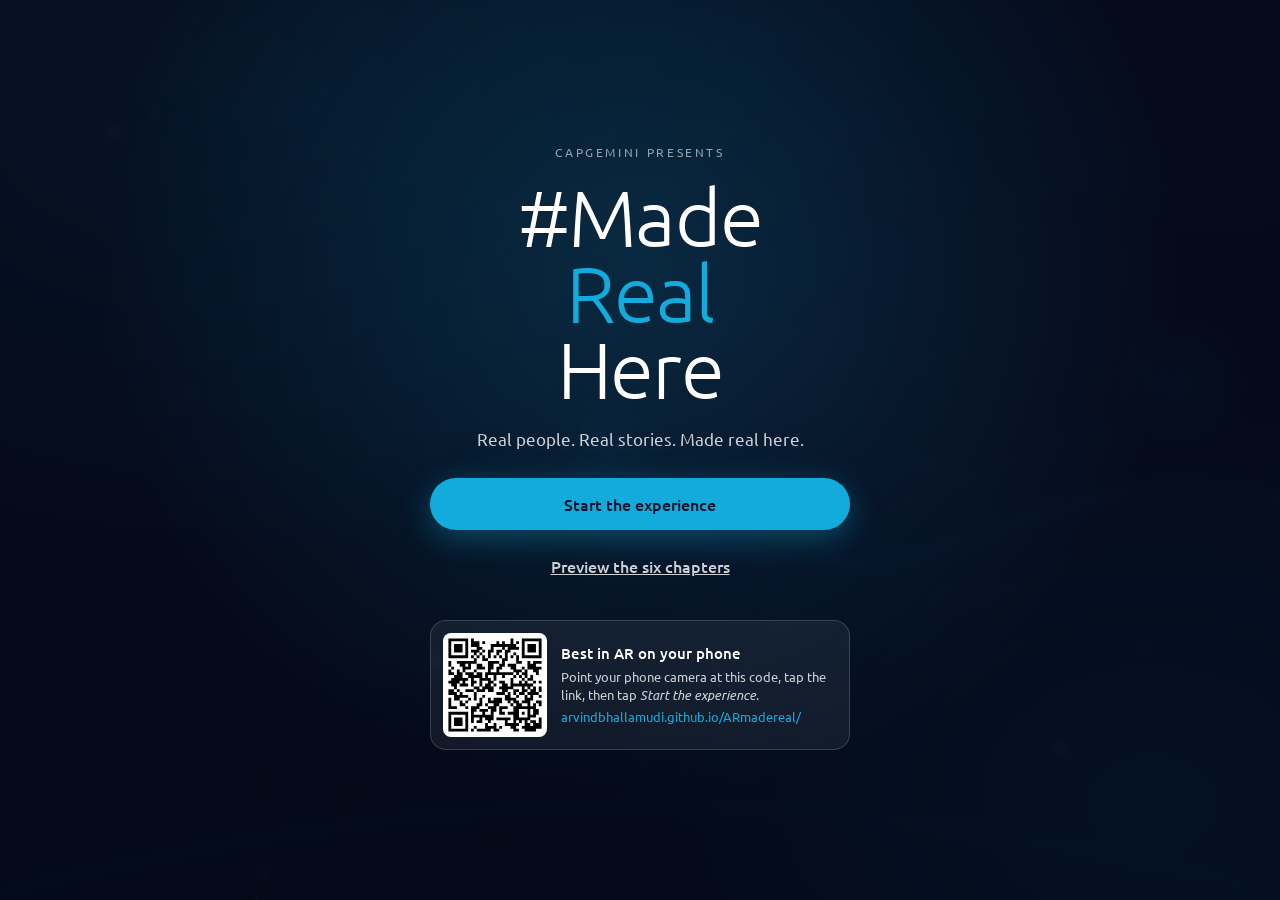
==== commit ce7230ed: "Move Chapters to the bottom bar; remove chapter signposts - Chapters button joins Next story and + Y" ====
--- a/index.html
+++ b/index.html
@@ -12,7 +12,7 @@
   <link rel="preconnect" href="https://fonts.googleapis.com" />
   <link rel="preconnect" href="https://fonts.gstatic.com" crossorigin />
   <link href="https://fonts.googleapis.com/css2?family=Ubuntu:wght@300;400;500;700&display=swap" rel="stylesheet" />
-  <link rel="stylesheet" href="css/style.css?v=20261123f" />
+  <link rel="stylesheet" href="css/style.css?v=20261123g" />
   <script type="importmap">
     { "imports": { "three": "./vendor/three.module.min.js" } }
   </script>
@@ -53,18 +53,17 @@
         <img class="hud-logo" data-logo alt="Capgemini" hidden />
         <span>#MadeRealHere</span>
       </div>
+      <div class="hud-right">
+      <button id="btn-veil" class="icon-btn veil-btn" type="button" hidden aria-label="Camera background: Soft. Tap to change">
+        <svg viewBox="0 0 24 24" width="20" height="20" aria-hidden="true"><circle cx="12" cy="12" r="8.5" fill="none" stroke="currentColor" stroke-width="2"/><path d="M12 3.5a8.5 8.5 0 0 1 0 17Z" fill="currentColor"/></svg>
+      </button>
       <button id="btn-collection" class="collect-btn" aria-label="My collection">
         <svg viewBox="0 0 24 24" width="18" height="18" aria-hidden="true"><rect x="3" y="4" width="8" height="10" rx="2" fill="none" stroke="currentColor" stroke-width="2"/><rect x="13" y="4" width="8" height="10" rx="2" fill="none" stroke="currentColor" stroke-width="2"/><path d="M4 19h16" stroke="currentColor" stroke-width="2" stroke-linecap="round"/></svg>
         <span id="progress-text">0 / 10</span>
         <span class="progress-bar"><span id="progress-fill"></span></span>
       </button>
+      </div>
     </header>
-
-    <button id="btn-chapters" class="chapter-chip" type="button" hidden aria-label="Chapters">
-      <span id="chip-num">Chapter 1 of 6</span>
-      <span id="chip-title">Culture</span>
-      <span class="chip-caret" aria-hidden="true"></span>
-    </button>
 
     <div id="narration" aria-live="polite"></div>
 
@@ -81,8 +80,8 @@
     <div id="hint" class="hint"></div>
 
     <footer class="hud-bottom">
-      <button id="btn-veil" class="pill-btn" hidden>Layer: Soft</button>
       <button id="btn-recenter" class="pill-btn">Next story</button>
+      <button id="btn-chapters" class="pill-btn" type="button" aria-label="Chapters">Chapters</button>
       <button class="pill-btn pill-accent" data-open-create>+ Your story</button>
     </footer>
   </div>
@@ -213,6 +212,6 @@
   <div id="toast" role="status"></div>
 
   <script src="vendor/qrcode.js"></script>
-  <script type="module" src="js/app.js?v=20261123f"></script>
+  <script type="module" src="js/app.js?v=20261123g"></script>
 </body>
 </html>
--- a/css/style.css
+++ b/css/style.css
@@ -122,6 +122,8 @@
   background: linear-gradient(180deg, rgba(5,10,26,.55), transparent);
 }
 .hud-brand { display: flex; align-items: center; gap: 10px; font-weight: 500; font-size: 16px; min-width: 0; }
+.hud-right { display: flex; align-items: center; gap: 8px; }
+.veil-btn { width: 40px; height: 40px; color: var(--ink); }
 .hud-logo { height: 20px; width: auto; }
 body.has-logo .hud-brand span { font-weight: 300; }
 .collect-btn {
@@ -170,18 +172,6 @@
 .guide.right .guide-arrow { transform: rotate(-135deg); margin: 0 4px 0 0; }
 @keyframes pulse { 0% { box-shadow: 0 0 0 0 rgba(18,171,219,.6);} 70% { box-shadow: 0 0 0 18px rgba(18,171,219,0);} 100% { box-shadow: 0 0 0 0 rgba(18,171,219,0);} }
 
-/* current chapter chip, opens the chapters sheet */
-.chapter-chip {
-  position: absolute; left: 50%; transform: translateX(-50%);
-  top: calc(max(12px, env(safe-area-inset-top)) + 52px);
-  display: inline-flex; align-items: center; gap: 8px; height: 36px; padding: 0 14px;
-  border-radius: 999px; border: 1px solid var(--glass-line); background: var(--glass); color: var(--ink);
-  font-size: 13px; cursor: pointer; white-space: nowrap; max-width: calc(100% - 32px);
-  backdrop-filter: blur(10px); -webkit-backdrop-filter: blur(10px);
-}
-#chip-num { color: var(--ink-mute); }
-#chip-title { font-weight: 500; text-transform: uppercase; letter-spacing: .06em; }
-.chip-caret { width: 7px; height: 7px; border-right: 2px solid currentColor; border-bottom: 2px solid currentColor; transform: rotate(45deg) translateY(-2px); opacity: .7; }
 
 /* chapters sheet */
 .ch-list { list-style: none; margin: 16px 0 0; padding: 0; display: flex; flex-direction: column; gap: 10px; }
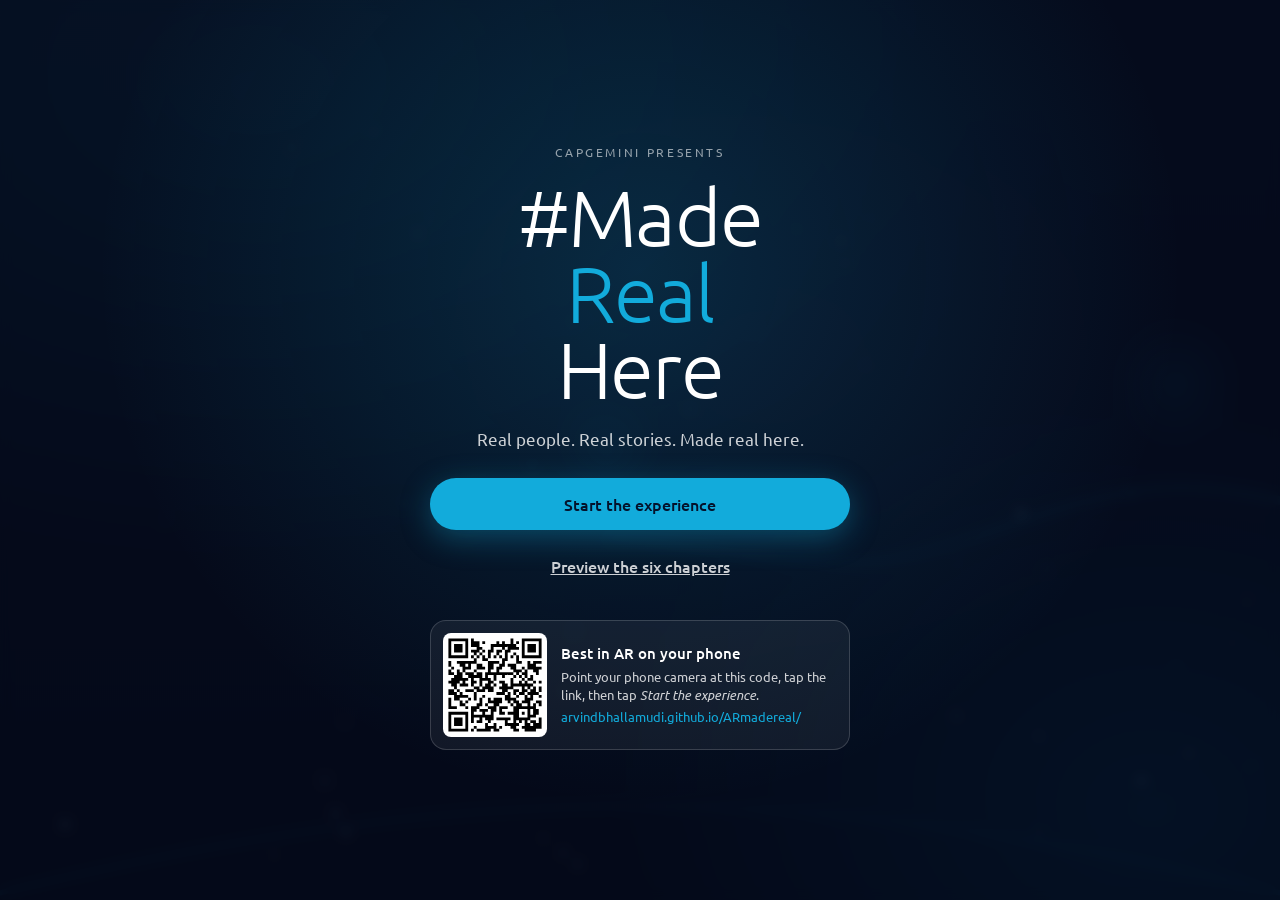
==== commit b2fba9f0: "Let visitors edit their own story - Edit my story on the visitor's own story card reopens the maker " ====
--- a/index.html
+++ b/index.html
@@ -12,7 +12,7 @@
   <link rel="preconnect" href="https://fonts.googleapis.com" />
   <link rel="preconnect" href="https://fonts.gstatic.com" crossorigin />
   <link href="https://fonts.googleapis.com/css2?family=Ubuntu:wght@300;400;500;700&display=swap" rel="stylesheet" />
-  <link rel="stylesheet" href="css/style.css?v=20261123g" />
+  <link rel="stylesheet" href="css/style.css?v=20261123h" />
   <script type="importmap">
     { "imports": { "three": "./vendor/three.module.min.js" } }
   </script>
@@ -108,7 +108,10 @@
         <button id="story-share" class="btn btn-ghost btn-sm">Share</button>
         <button id="story-save" class="btn btn-ghost btn-sm">Save card</button>
       </div>
-      <button id="story-delete" class="btn btn-link" hidden>Remove my story</button>
+      <div class="row-btns" id="story-mine-actions" hidden>
+        <button id="story-edit" class="btn btn-ghost btn-sm">Edit my story</button>
+        <button id="story-delete" class="btn btn-link">Remove my story</button>
+      </div>
       <button class="btn btn-primary btn-block" data-close id="story-continue">Continue the journey</button>
     </article>
   </section>
@@ -212,6 +215,6 @@
   <div id="toast" role="status"></div>
 
   <script src="vendor/qrcode.js"></script>
-  <script type="module" src="js/app.js?v=20261123g"></script>
+  <script type="module" src="js/app.js?v=20261123h"></script>
 </body>
 </html>
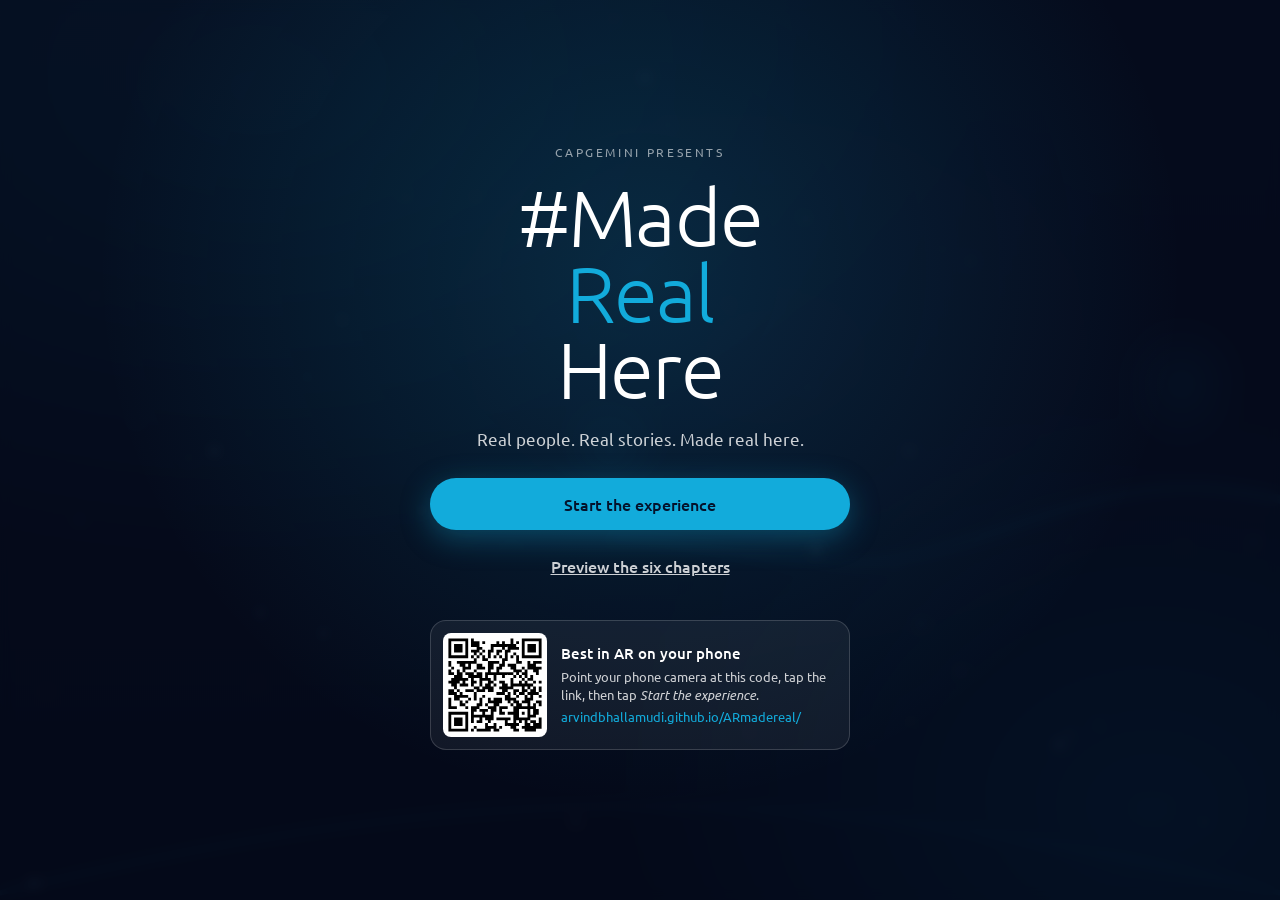
==== commit 645c5ef7: "Fix spacing and layout across phones, tablets and desktop - Story sheet actions in one evenly spaced" ====
--- a/index.html
+++ b/index.html
@@ -12,7 +12,7 @@
   <link rel="preconnect" href="https://fonts.googleapis.com" />
   <link rel="preconnect" href="https://fonts.gstatic.com" crossorigin />
   <link href="https://fonts.googleapis.com/css2?family=Ubuntu:wght@300;400;500;700&display=swap" rel="stylesheet" />
-  <link rel="stylesheet" href="css/style.css?v=20261123h" />
+  <link rel="stylesheet" href="css/style.css?v=20261123i" />
   <script type="importmap">
     { "imports": { "three": "./vendor/three.module.min.js" } }
   </script>
@@ -104,15 +104,17 @@
       <blockquote id="story-quote"></blockquote>
       <div id="story-body" class="story-body"></div>
       <p id="story-collected" class="collected-note"></p>
-      <div class="row-btns">
-        <button id="story-share" class="btn btn-ghost btn-sm">Share</button>
-        <button id="story-save" class="btn btn-ghost btn-sm">Save card</button>
-      </div>
-      <div class="row-btns" id="story-mine-actions" hidden>
-        <button id="story-edit" class="btn btn-ghost btn-sm">Edit my story</button>
-        <button id="story-delete" class="btn btn-link">Remove my story</button>
-      </div>
-      <button class="btn btn-primary btn-block" data-close id="story-continue">Continue the journey</button>
+      <div class="sheet-actions">
+        <div class="row-btns">
+          <button id="story-share" class="btn btn-ghost btn-sm">Share</button>
+          <button id="story-save" class="btn btn-ghost btn-sm">Save card</button>
+        </div>
+        <div class="row-btns" id="story-mine-actions" hidden>
+          <button id="story-edit" class="btn btn-ghost btn-sm">Edit my story</button>
+          <button id="story-delete" class="btn btn-ghost btn-sm btn-danger">Remove my story</button>
+        </div>
+        <button class="btn btn-primary" data-close id="story-continue">Continue the journey</button>
+      </div>
     </article>
   </section>
 
@@ -215,6 +217,6 @@
   <div id="toast" role="status"></div>
 
   <script src="vendor/qrcode.js"></script>
-  <script type="module" src="js/app.js?v=20261123h"></script>
+  <script type="module" src="js/app.js?v=20261123i"></script>
 </body>
 </html>
--- a/css/style.css
+++ b/css/style.css
@@ -61,14 +61,14 @@
 /* ---------- full screens ---------- */
 .screen {
   position: fixed; inset: 0; z-index: 30; overflow-y: auto;
-  display: grid; place-items: center;
+  display: flex;
   padding: max(24px, env(safe-area-inset-top)) max(16px, env(safe-area-inset-right)) max(30px, env(safe-area-inset-bottom)) max(16px, env(safe-area-inset-left));
   background: radial-gradient(ellipse at 50% 30%, rgba(18,171,219,.18), transparent 60%), rgba(5,10,26,.84);
   backdrop-filter: blur(6px); -webkit-backdrop-filter: blur(6px);
   opacity: 0; pointer-events: none; transition: opacity .6s;
 }
 .screen.is-active { opacity: 1; pointer-events: auto; }
-.intro-inner { width: 100%; max-width: 420px; text-align: center; display: flex; flex-direction: column; gap: 14px; align-items: stretch; }
+.intro-inner { margin: auto; width: 100%; max-width: 420px; text-align: center; display: flex; flex-direction: column; gap: 14px; align-items: stretch; }
 .eyebrow { margin: 0; letter-spacing: .22em; text-transform: uppercase; font-size: 12px; color: var(--ink-mute); }
 .hashtag {
   margin: 4px 0 6px; font-weight: 300; line-height: .95;
@@ -97,8 +97,10 @@
 .btn-ghost { background: rgba(255,255,255,.08); border: 1px solid var(--glass-line); color: var(--ink); }
 .btn-ghost:hover { background: rgba(255,255,255,.14); }
 .btn-link { background: none; color: var(--ink-soft); text-decoration: underline; min-height: 44px; padding: 0 10px; }
-.btn-sm { min-height: 44px; font-size: 15px; padding: 0 18px; flex: 1; }
-.btn-block { width: 100%; margin-top: 10px; }
+.btn-sm { min-height: 44px; font-size: 15px; padding: 0 14px; flex: 1; white-space: nowrap; }
+.btn-block { width: 100%; margin-top: 16px; }
+.btn-danger { color: #ff8a9b; }
+.sheet-actions { display: flex; flex-direction: column; gap: 12px; margin-top: 4px; }
 .row-btns { display: flex; gap: 10px; justify-content: center; flex-wrap: wrap; }
 .icon-btn {
   width: 44px; height: 44px; border-radius: 50%; border: 1px solid var(--glass-line);
@@ -145,7 +147,7 @@
 #narration.show { opacity: 1; transform: none; }
 
 #chapter-banner {
-  position: absolute; left: 50%; top: 16%; transform: translate(-50%, 10px);
+  position: absolute; left: 50%; top: calc(max(12px, env(safe-area-inset-top)) + 60px); transform: translate(-50%, 10px);
   width: min(360px, calc(100% - 32px)); text-align: center; pointer-events: none !important;
   padding: 18px 20px; border-radius: var(--radius);
   background: var(--glass); border: 1px solid var(--glass-line);
@@ -279,7 +281,7 @@
 .swatches { display: flex; flex-wrap: wrap; gap: 8px; }
 .swatch { width: 34px; height: 34px; border-radius: 50%; border: 2px solid rgba(255,255,255,.25); cursor: pointer; padding: 0; }
 .swatch[aria-pressed="true"] { border-color: #fff; box-shadow: 0 0 0 3px var(--cap-vibrant); }
-.checks { display: flex; flex-wrap: wrap; gap: 4px 16px; font-size: 15px; }
+.checks { display: grid; grid-template-columns: repeat(auto-fill, minmax(132px, 1fr)); gap: 0 12px; font-size: 15px; }
 .checks label { display: inline-flex; gap: 8px; align-items: center; min-height: 44px; cursor: pointer; }
 .checks input { width: 20px; height: 20px; accent-color: var(--cap-vibrant); }
 .create-actions { margin-top: 18px; display: flex; flex-direction: column; gap: 10px; }
@@ -296,7 +298,8 @@
 .handoff-text .url { color: var(--cap-vibrant); word-break: break-all; }
 
 #toast {
-  position: fixed; left: 50%; top: calc(72px + env(safe-area-inset-top)); transform: translate(-50%, -10px);
+  position: fixed; left: 50%; top: calc(12px + env(safe-area-inset-top)); transform: translate(-50%, -10px);
+  width: max-content; line-height: 1.35;
   z-index: 60; padding: 10px 16px; border-radius: 999px; background: var(--glass); border: 1px solid var(--glass-line);
   font-size: 14px; opacity: 0; transition: opacity .3s, transform .3s; pointer-events: none; max-width: calc(100% - 32px); text-align: center;
 }
@@ -305,3 +308,29 @@
 @media (prefers-reduced-motion: reduce) {
   *, *::before, *::after { animation-duration: .01ms !important; transition-duration: .01ms !important; }
 }
+
+/* ---------- small phones ---------- */
+@media (max-width: 380px) {
+  .btn-sm { font-size: 14px; padding: 0 10px; }
+  .swatches { gap: 6px; }
+  .swatch { width: 31px; height: 31px; }
+  .sheet-card h2 { font-size: 22px; }
+  blockquote { font-size: 23px; }
+  .story-avatar { width: 96px; height: 120px; }
+}
+
+/* ---------- short screens (phones in landscape) ---------- */
+@media (max-height: 500px) {
+  .intro-inner { gap: 10px; }
+  .hashtag { font-size: 44px; flex-direction: row; justify-content: center; gap: 0; }
+  .hashtag.small { font-size: 34px; }
+  .lede { margin-bottom: 4px; }
+  .btn { min-height: 44px; }
+  #chapter-banner { top: calc(max(8px, env(safe-area-inset-top)) + 52px); padding: 10px 16px; }
+  .chapter-title { font-size: 24px; margin: 2px 0; }
+  .chapter-intro { display: none; }
+  #narration { bottom: calc(72px + env(safe-area-inset-bottom)); font-size: 22px; }
+  .hint { bottom: calc(62px + env(safe-area-inset-bottom)); }
+  .sheet-card { max-height: 94vh; }
+  .story-avatar { width: 80px; height: 100px; }
+}
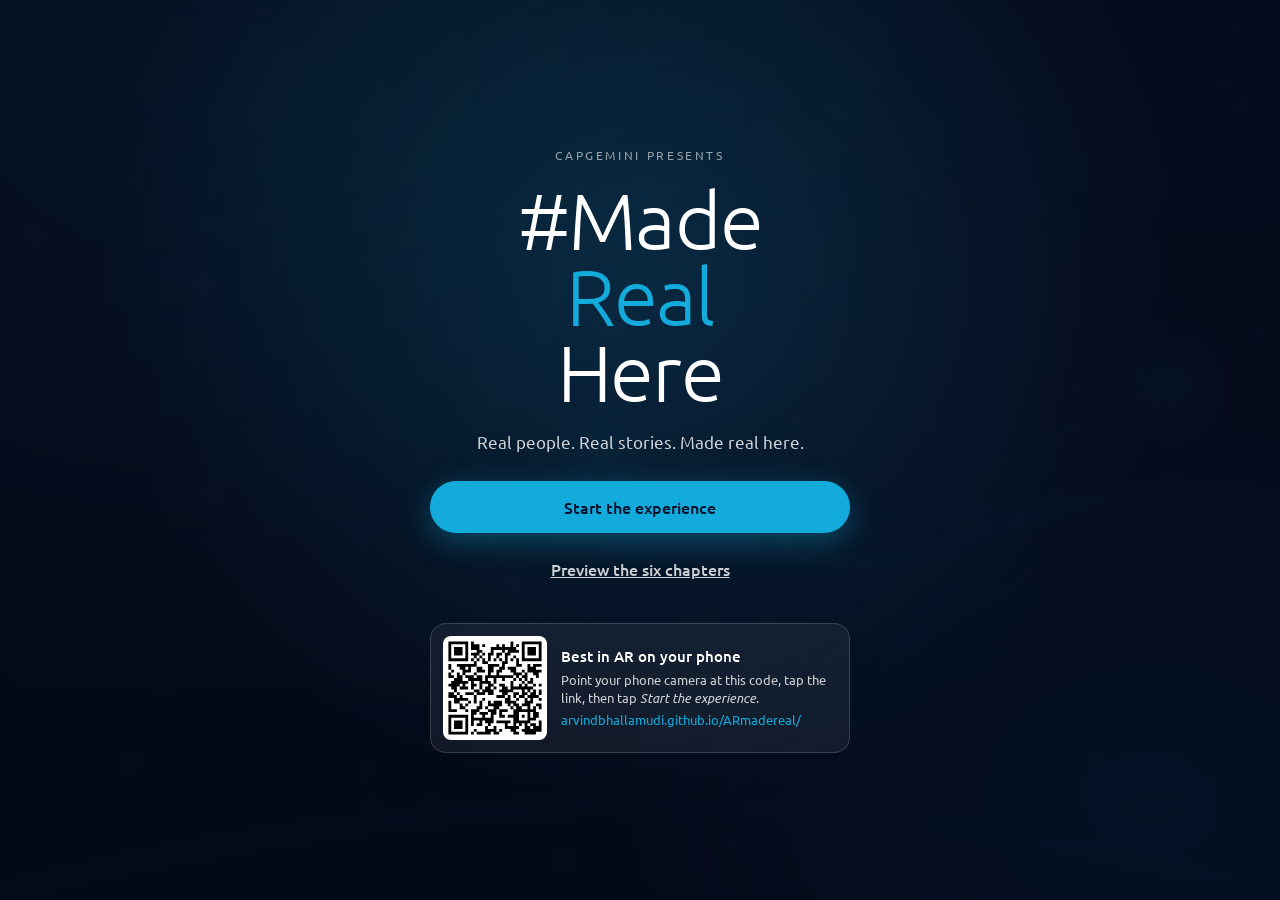
==== commit b4c5aca0: "Make whole cards tappable and keep the HUD clear of notches and overlaps - Open cards on click so th" ====
--- a/index.html
+++ b/index.html
@@ -12,7 +12,7 @@
   <link rel="preconnect" href="https://fonts.googleapis.com" />
   <link rel="preconnect" href="https://fonts.gstatic.com" crossorigin />
   <link href="https://fonts.googleapis.com/css2?family=Ubuntu:wght@300;400;500;700&display=swap" rel="stylesheet" />
-  <link rel="stylesheet" href="css/style.css?v=20261123i" />
+  <link rel="stylesheet" href="css/style.css?v=20261124a" />
   <script type="importmap">
     { "imports": { "three": "./vendor/three.module.min.js" } }
   </script>
@@ -217,6 +217,6 @@
   <div id="toast" role="status"></div>
 
   <script src="vendor/qrcode.js"></script>
-  <script type="module" src="js/app.js?v=20261123i"></script>
+  <script type="module" src="js/app.js?v=20261124a"></script>
 </body>
 </html>
--- a/css/style.css
+++ b/css/style.css
@@ -16,13 +16,24 @@
   --radius: 20px;
   --veil: 0.45;
   --veil-blur: 1.5px;
+  /* safe areas: notch / status bar / home indicator, plus breathing room */
+  --sat: env(safe-area-inset-top, 0px);
+  --sab: env(safe-area-inset-bottom, 0px);
+  --sal: env(safe-area-inset-left, 0px);
+  --sar: env(safe-area-inset-right, 0px);
+  --pad-top: max(16px, calc(var(--sat) + 10px));
+  --pad-bottom: max(16px, calc(var(--sab) + 10px));
+  --pad-left: max(16px, calc(var(--sal) + 8px));
+  --pad-right: max(16px, calc(var(--sar) + 8px));
+  --hud-top-h: 64px;       /* height of the top bar below the safe area */
+  --hud-bottom-h: 70px;    /* height of the bottom bar above the safe area */
   --font: "Ubuntu", system-ui, -apple-system, "Segoe UI", sans-serif;
   color-scheme: dark;
 }
 
 * { box-sizing: border-box; -webkit-tap-highlight-color: transparent; }
 html, body {
-  margin: 0; height: 100%; overflow: hidden;
+  margin: 0; height: 100%; height: 100dvh; overflow: hidden;
   background: var(--cap-deep); color: var(--ink);
   font-family: var(--font);
   overscroll-behavior: none;
@@ -33,7 +44,7 @@
 :focus-visible { outline: 3px solid var(--cap-vibrant); outline-offset: 2px; }
 
 /* ---------- layers ---------- */
-#camera, #veil, #virtual-bg, #scene { position: fixed; inset: 0; width: 100%; height: 100%; }
+#camera, #veil, #virtual-bg, #scene { position: fixed; inset: 0; width: 100%; height: 100%; display: block; }
 #camera { object-fit: cover; opacity: 0; transition: opacity .8s, filter .4s; filter: blur(var(--veil-blur)) saturate(.85); transform: scale(1.03); }
 #camera.is-live { opacity: 1; }
 #veil {
@@ -62,7 +73,7 @@
 .screen {
   position: fixed; inset: 0; z-index: 30; overflow-y: auto;
   display: flex;
-  padding: max(24px, env(safe-area-inset-top)) max(16px, env(safe-area-inset-right)) max(30px, env(safe-area-inset-bottom)) max(16px, env(safe-area-inset-left));
+  padding: calc(var(--pad-top) + 12px) var(--pad-right) calc(var(--pad-bottom) + 12px) var(--pad-left);
   background: radial-gradient(ellipse at 50% 30%, rgba(18,171,219,.18), transparent 60%), rgba(5,10,26,.84);
   backdrop-filter: blur(6px); -webkit-backdrop-filter: blur(6px);
   opacity: 0; pointer-events: none; transition: opacity .6s;
@@ -116,15 +127,19 @@
 
 /* ---------- HUD ---------- */
 #hud { position: fixed; inset: 0; z-index: 10; pointer-events: none; }
-#hud > * { pointer-events: auto; }
+/* bars let taps through to the cards; only their buttons catch them */
+#hud > * { pointer-events: none; }
+#hud button, #hud a { pointer-events: auto; }
 .hud-top {
   position: absolute; top: 0; left: 0; right: 0;
-  padding: max(12px, env(safe-area-inset-top)) max(16px, env(safe-area-inset-right)) 12px max(16px, env(safe-area-inset-left));
+  min-height: calc(var(--pad-top) + var(--hud-top-h) - 16px);
+  padding: var(--pad-top) var(--pad-right) 12px var(--pad-left);
   display: flex; align-items: center; justify-content: space-between; gap: 12px;
-  background: linear-gradient(180deg, rgba(5,10,26,.55), transparent);
-}
-.hud-brand { display: flex; align-items: center; gap: 10px; font-weight: 500; font-size: 16px; min-width: 0; }
-.hud-right { display: flex; align-items: center; gap: 8px; }
+  background: linear-gradient(180deg, rgba(5,10,26,.7), rgba(5,10,26,.35) 60%, transparent);
+}
+.hud-brand { display: flex; align-items: center; gap: 10px; font-weight: 500; font-size: 16px; min-width: 0; white-space: nowrap; overflow: hidden; text-overflow: ellipsis; text-shadow: 0 1px 8px rgba(0,0,0,.5); }
+.hud-brand span { overflow: hidden; text-overflow: ellipsis; }
+.hud-right { display: flex; align-items: center; gap: 10px; flex: none; }
 .veil-btn { width: 40px; height: 40px; color: var(--ink); }
 .hud-logo { height: 20px; width: auto; }
 body.has-logo .hud-brand span { font-weight: 300; }
@@ -138,7 +153,7 @@
 #progress-fill { display: block; height: 100%; width: 0; background: var(--cap-vibrant); transition: width .6s; }
 
 #narration {
-  position: absolute; left: 16px; right: 16px; bottom: calc(110px + env(safe-area-inset-bottom));
+  position: absolute; left: var(--pad-left); right: var(--pad-right); bottom: calc(var(--pad-bottom) + var(--hud-bottom-h) + 40px);
   text-align: center; font-size: 26px; line-height: 1.3; font-weight: 300; text-wrap: balance;
   text-shadow: 0 2px 16px rgba(0,0,0,.7);
   opacity: 0; transform: translateY(10px); transition: opacity .7s, transform .7s;
@@ -147,7 +162,7 @@
 #narration.show { opacity: 1; transform: none; }
 
 #chapter-banner {
-  position: absolute; left: 50%; top: calc(max(12px, env(safe-area-inset-top)) + 60px); transform: translate(-50%, 10px);
+  position: absolute; left: 50%; top: calc(var(--pad-top) + var(--hud-top-h)); transform: translate(-50%, 10px);
   width: min(360px, calc(100% - 32px)); text-align: center; pointer-events: none !important;
   padding: 18px 20px; border-radius: var(--radius);
   background: var(--glass); border: 1px solid var(--glass-line);
@@ -161,15 +176,17 @@
 
 /* off-screen guide: a pill pinned to the left or right edge */
 .guide {
-  position: absolute; top: 50%; display: inline-flex; align-items: center; gap: 8px;
-  height: 48px; padding: 0 16px; border-radius: 999px; border: 0; cursor: pointer;
+  position: absolute; bottom: calc(var(--pad-bottom) + var(--hud-bottom-h) + 8px); display: inline-flex; align-items: center; gap: 8px;
+  max-width: calc(100% - 32px); white-space: nowrap;
+  height: 44px; padding: 0 16px; border-radius: 999px; border: 0; cursor: pointer;
   background: var(--cap-vibrant); color: #04122b; font-size: 14px; font-weight: 500;
   box-shadow: 0 0 0 0 rgba(18,171,219,.6); animation: pulse 1.6s infinite;
-  opacity: 0; pointer-events: none !important; transform: translateY(-50%); transition: opacity .3s;
-}
+  opacity: 0; pointer-events: none !important; transition: opacity .3s;
+}
+.guide.show ~ .hint { opacity: 0; } /* the guide replaces the hint while it is showing */
 .guide.show { opacity: 1; pointer-events: auto !important; }
-.guide.left { left: max(12px, env(safe-area-inset-left)); }
-.guide.right { right: max(12px, env(safe-area-inset-right)); flex-direction: row-reverse; }
+.guide.left { left: var(--pad-left); }
+.guide.right { right: var(--pad-right); flex-direction: row-reverse; }
 .guide-arrow { width: 12px; height: 12px; border-left: 3px solid currentColor; border-bottom: 3px solid currentColor; transform: rotate(45deg); margin-left: 4px; }
 .guide.right .guide-arrow { transform: rotate(-135deg); margin: 0 4px 0 0; }
 @keyframes pulse { 0% { box-shadow: 0 0 0 0 rgba(18,171,219,.6);} 70% { box-shadow: 0 0 0 18px rgba(18,171,219,0);} 100% { box-shadow: 0 0 0 0 rgba(18,171,219,0);} }
@@ -199,7 +216,7 @@
 .ch-item.is-locked .ch-status { color: var(--ink-mute); }
 
 .hint {
-  position: absolute; left: 50%; bottom: calc(72px + env(safe-area-inset-bottom)); transform: translateX(-50%);
+  position: absolute; left: 50%; bottom: calc(var(--pad-bottom) + var(--hud-bottom-h) - 4px); transform: translateX(-50%);
   font-size: 13px; color: var(--ink-soft); white-space: nowrap; max-width: calc(100% - 32px); overflow: hidden; text-overflow: ellipsis;
   padding: 6px 12px; border-radius: 999px; background: rgba(5,10,26,.6);
   opacity: 0; transition: opacity .4s; pointer-events: none !important;
@@ -207,17 +224,19 @@
 .hint.show { opacity: 1; }
 .hud-bottom {
   position: absolute; left: 0; right: 0; bottom: 0;
-  padding: 12px max(16px, env(safe-area-inset-right)) max(14px, env(safe-area-inset-bottom)) max(16px, env(safe-area-inset-left));
-  display: flex; justify-content: center; gap: 8px; flex-wrap: wrap;
-}
-@media (max-width: 420px) { .hud-bottom { gap: 6px; } .hud-bottom .pill-btn { padding: 0 13px; font-size: 13.5px; } }
+  padding: 14px var(--pad-right) var(--pad-bottom) var(--pad-left);
+  display: flex; justify-content: center; gap: 10px;
+  background: linear-gradient(0deg, rgba(5,10,26,.6), rgba(5,10,26,.25) 60%, transparent);
+}
+@media (max-width: 420px) { .hud-bottom { gap: 8px; } .hud-bottom .pill-btn { flex: 1 1 0; min-width: 0; padding: 0 10px; font-size: 13.5px; } }
 
 /* ---------- sheets ---------- */
-.sheet { position: fixed; inset: 0; z-index: 40; display: flex; align-items: flex-end; justify-content: center; }
+.sheet { position: fixed; inset: 0; z-index: 40; display: flex; align-items: flex-end; justify-content: center; padding-top: var(--pad-top); }
 .sheet-scrim { position: absolute; inset: 0; background: rgba(3,7,20,.6); animation: fade .3s; }
 .sheet-card {
-  position: relative; width: 100%; max-width: 560px; max-height: 90vh; overflow-y: auto;
-  padding: 24px max(20px, env(safe-area-inset-right)) max(24px, env(safe-area-inset-bottom)) max(20px, env(safe-area-inset-left));
+  position: relative; width: 100%; max-width: 560px; max-height: 100%;
+  overflow-y: auto; overscroll-behavior: contain; -webkit-overflow-scrolling: touch;
+  padding: 24px max(20px, calc(var(--sar) + 12px)) max(24px, calc(var(--sab) + 14px)) max(20px, calc(var(--sal) + 12px));
   border-radius: 24px 24px 0 0;
   background: linear-gradient(180deg, #13244d, #0b1530);
   border: 1px solid var(--glass-line); border-bottom: 0;
@@ -226,18 +245,19 @@
 }
 .sheet-wide { max-width: 860px; }
 @media (min-width: 700px) {
-  .sheet { align-items: center; }
+  .sheet { align-items: center; padding: var(--pad-top) var(--pad-right) var(--pad-bottom) var(--pad-left); }
+  .sheet { padding-top: calc(var(--pad-top) + 48px); }
   .sheet-card { border-radius: 24px; border-bottom: 1px solid var(--glass-line); }
 }
 @keyframes slideUp { from { transform: translateY(40px); opacity: 0; } }
 @keyframes fade { from { opacity: 0; } }
-.sheet-close { position: absolute; top: 14px; right: 14px; z-index: 2; }
-.sheet-card h2 { margin: 0; font-size: 24px; font-weight: 500; padding-right: 52px; }
+.sheet-close { position: sticky; top: 0; float: right; margin: -10px -8px 0 12px; z-index: 2; }
+.sheet-card h2 { margin: 0; font-size: 24px; font-weight: 500; line-height: 1.25; }
 .sub { margin: 6px 0 0; color: var(--ink-mute); font-size: 14px; line-height: 1.5; }
 .section-label { margin: 24px 0 4px; font-size: 12px; letter-spacing: .18em; text-transform: uppercase; color: var(--cap-vibrant); font-weight: 500; }
 
 /* story */
-.story-top { display: flex; gap: 16px; align-items: flex-end; padding-right: 48px; }
+.story-top { display: flex; gap: 16px; align-items: flex-end; }
 .story-avatar { flex: none; width: 112px; height: 140px; border-radius: 16px; overflow: hidden; }
 .story-avatar svg { width: 100%; height: 100%; display: block; }
 .story-who { min-width: 0; }
@@ -246,7 +266,7 @@
 .story-role { margin: 4px 0 0; color: var(--ink-soft); font-size: 15px; font-weight: 300; }
 blockquote { margin: 20px 0 8px; padding: 0; font-size: 26px; line-height: 1.28; font-weight: 300; text-wrap: balance; }
 .story-body p { color: var(--ink-soft); font-size: 16px; line-height: 1.6; margin: 12px 0; }
-.collected-note { margin: 14px 0 12px; font-size: 13px; color: var(--cap-vibrant); }
+.collected-note { margin: 14px 0 16px; font-size: 13px; color: var(--cap-vibrant); }
 .collected-note::before { content: "✓ "; }
 
 /* collection */
@@ -298,12 +318,17 @@
 .handoff-text .url { color: var(--cap-vibrant); word-break: break-all; }
 
 #toast {
-  position: fixed; left: 50%; top: calc(12px + env(safe-area-inset-top)); transform: translate(-50%, -10px);
+  position: fixed; left: 50%; top: calc(var(--pad-top) + var(--hud-top-h) - 4px); transform: translate(-50%, -10px);
   width: max-content; line-height: 1.35;
   z-index: 60; padding: 10px 16px; border-radius: 999px; background: var(--glass); border: 1px solid var(--glass-line);
   font-size: 14px; opacity: 0; transition: opacity .3s, transform .3s; pointer-events: none; max-width: calc(100% - 32px); text-align: center;
 }
 #toast.show { opacity: 1; transform: translate(-50%, 0); }
+/* with a panel up, the bar fades and the toast takes its place, above the panel */
+#hud { transition: opacity .3s; }
+body.sheet-open #hud { opacity: 0; }
+body.sheet-open #toast { top: var(--pad-top) !important; }
+@media (max-width: 699px) { .sheet { padding-top: calc(var(--pad-top) + 52px); } }
 
 @media (prefers-reduced-motion: reduce) {
   *, *::before, *::after { animation-duration: .01ms !important; transition-duration: .01ms !important; }
@@ -311,6 +336,9 @@
 
 /* ---------- small phones ---------- */
 @media (max-width: 380px) {
+  .hud-brand { font-size: 14px; }
+  .collect-btn { padding: 0 12px; gap: 6px; }
+  .progress-bar { width: 36px; }
   .btn-sm { font-size: 14px; padding: 0 10px; }
   .swatches { gap: 6px; }
   .swatch { width: 31px; height: 31px; }
@@ -326,11 +354,22 @@
   .hashtag.small { font-size: 34px; }
   .lede { margin-bottom: 4px; }
   .btn { min-height: 44px; }
-  #chapter-banner { top: calc(max(8px, env(safe-area-inset-top)) + 52px); padding: 10px 16px; }
-  .chapter-title { font-size: 24px; margin: 2px 0; }
+  :root { --hud-top-h: 54px; --hud-bottom-h: 60px; --pad-top: max(10px, calc(var(--sat) + 6px)); --pad-bottom: max(10px, calc(var(--sab) + 6px)); }
+  .hud-top { padding-bottom: 8px; }
+  .hud-bottom { padding-top: 8px; }
+  /* chapter announcement becomes a slim pill in the middle of the top bar, clear of the cards */
+  #chapter-banner { top: calc(var(--pad-top) + 2px); padding: 6px 16px; width: auto; max-width: 40%; display: flex; align-items: baseline; gap: 10px; white-space: nowrap; }
+  .chapter-num { font-size: 11px; }
+  .chapter-title { font-size: 18px; margin: 0; }
   .chapter-intro { display: none; }
-  #narration { bottom: calc(72px + env(safe-area-inset-bottom)); font-size: 22px; }
-  .hint { bottom: calc(62px + env(safe-area-inset-bottom)); }
-  .sheet-card { max-height: 94vh; }
+  /* story panel: portrait on the left, words and buttons on the right */
+  #story .sheet-card { max-width: 780px; display: grid; grid-template-columns: 180px minmax(0, 1fr); column-gap: 24px; align-content: start; }
+  #story .sheet-close { position: absolute; top: 12px; right: 12px; margin: 0; float: none; }
+  #story .story-top { grid-column: 1; grid-row: 1 / span 4; flex-direction: column; align-items: flex-start; gap: 12px; }
+  #story .story-avatar { width: 120px; height: 150px; }
+  #story blockquote, #story .story-body, #story .collected-note, #story .sheet-actions { grid-column: 2; }
+  #story blockquote { margin-top: 0; padding-right: 52px; font-size: 22px; }
+  #story .collected-note { margin: 8px 0 12px; }
+  #narration { font-size: 22px; bottom: calc(var(--pad-bottom) + var(--hud-bottom-h) + 16px); }
   .story-avatar { width: 80px; height: 100px; }
 }
